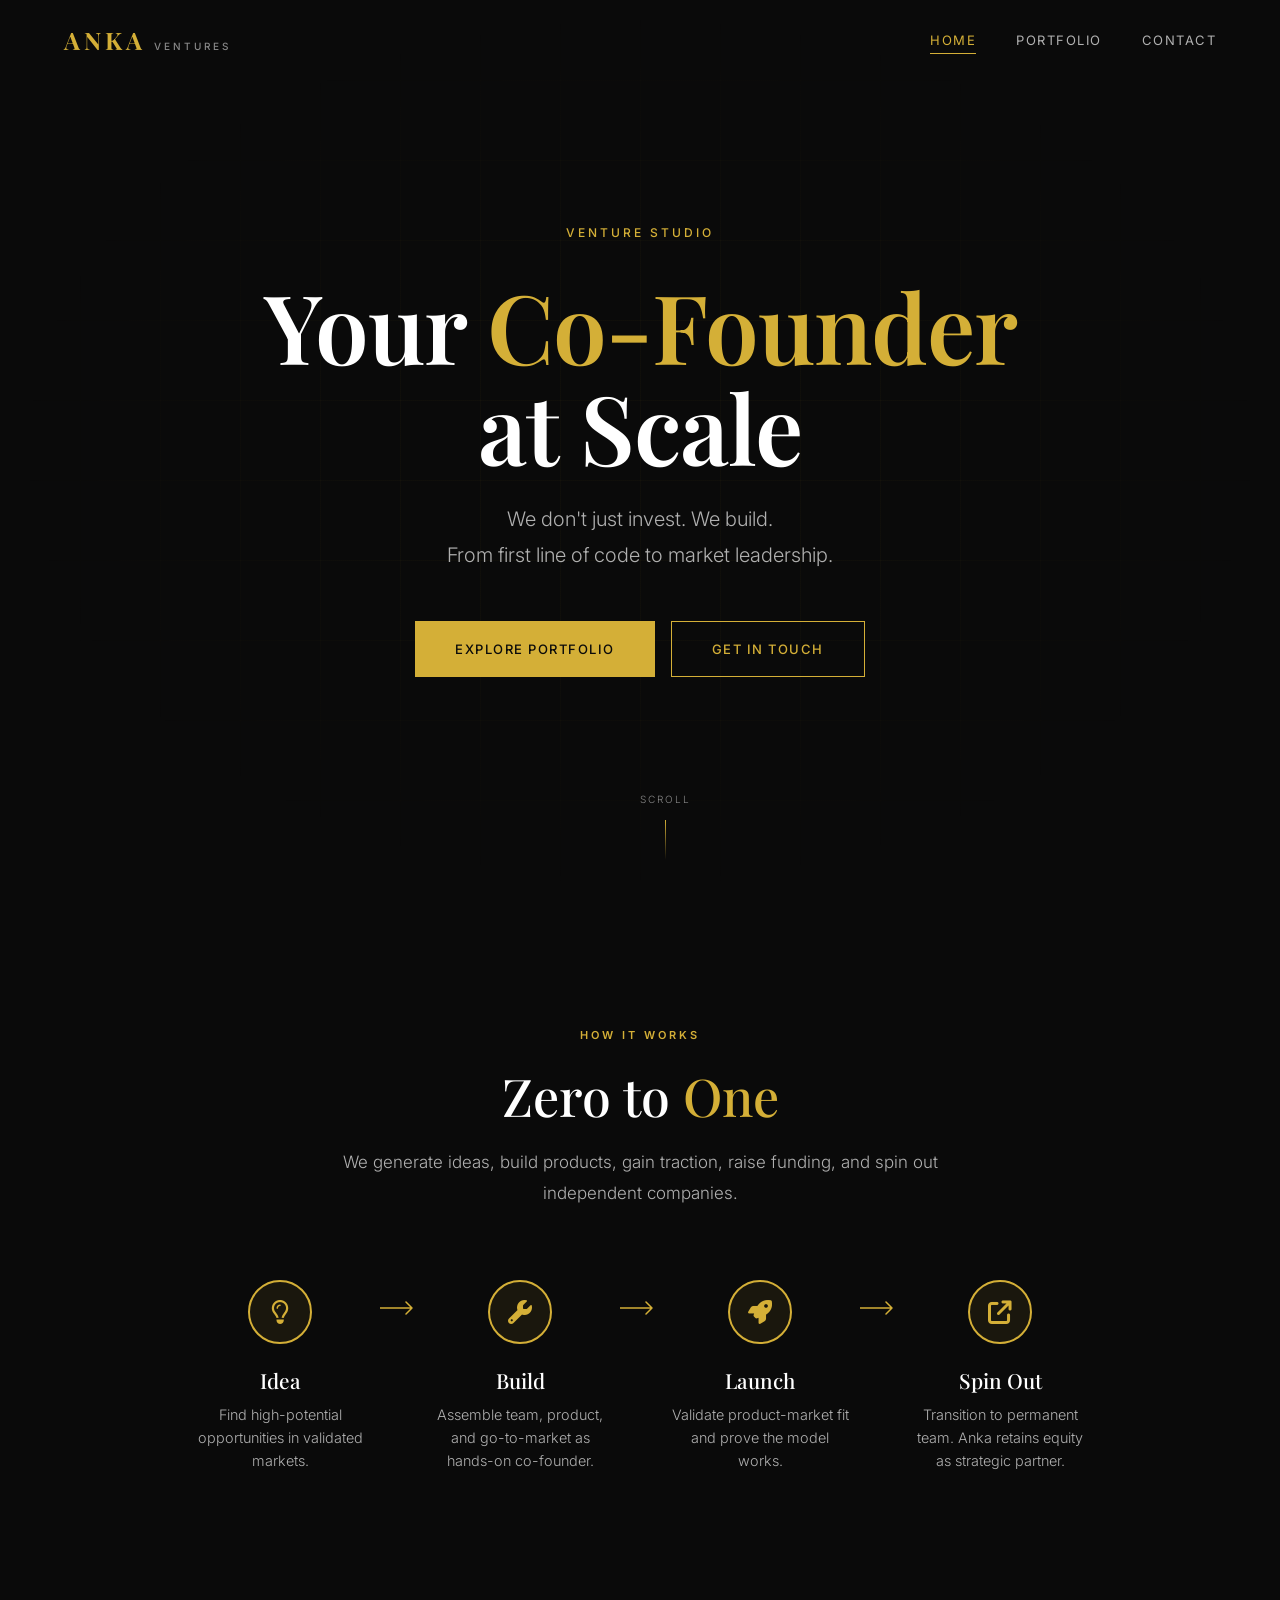
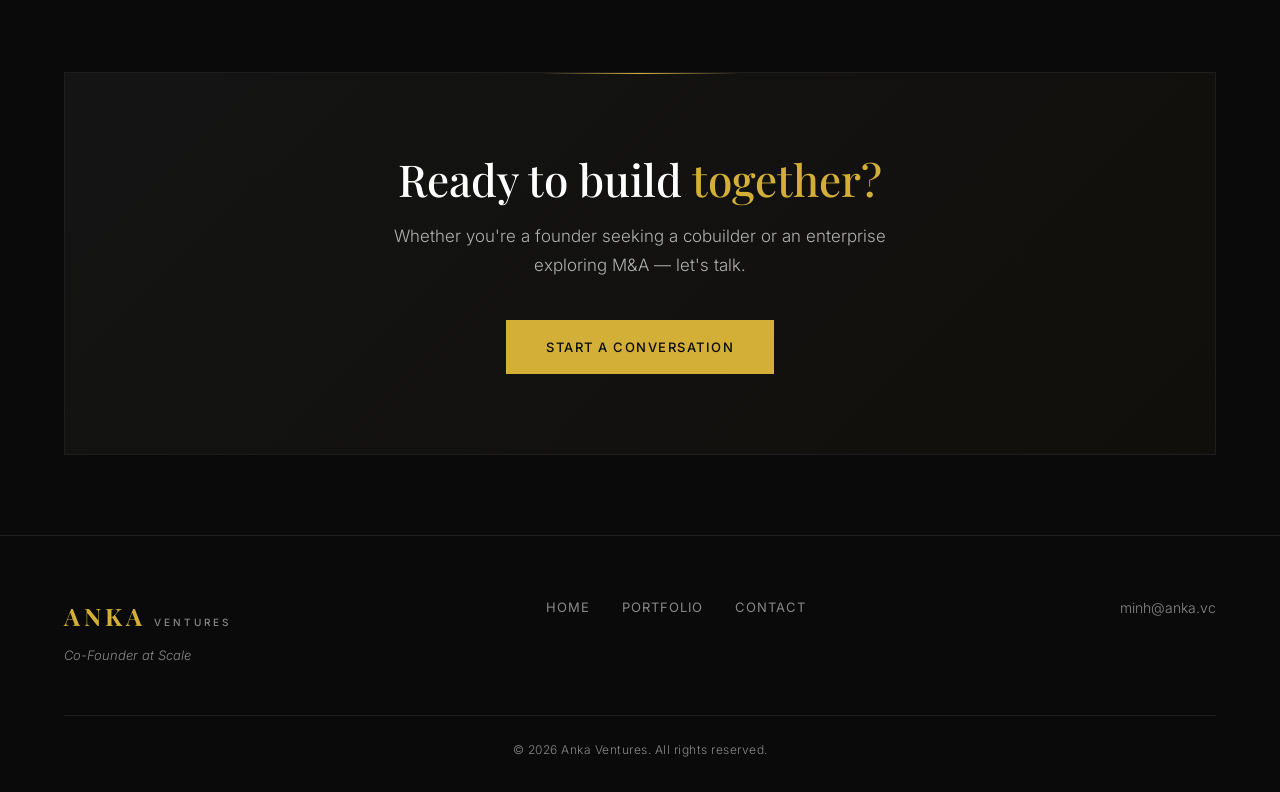
==== index.html @ 1498b910 "Initial site: landing, portfolio, contact pages" ====
<!DOCTYPE html>
<html lang="en">
<head>
    <meta charset="UTF-8">
    <meta name="viewport" content="width=device-width, initial-scale=1.0">
    <title>Anka Ventures — Co-Founder at Scale</title>
    <meta name="description" content="Anka Ventures is a venture studio that functions as co-founder-at-scale for startups. A venture studio and co-founder-at-scale for startups.">
    <link rel="preconnect" href="https://fonts.googleapis.com">
    <link rel="preconnect" href="https://fonts.gstatic.com" crossorigin>
    <link href="https://fonts.googleapis.com/css2?family=Playfair+Display:ital,wght@0,400;0,500;0,600;0,700;1,400;1,500&family=Inter:wght@300;400;500;600&display=swap" rel="stylesheet">
    <link rel="stylesheet" href="https://cdnjs.cloudflare.com/ajax/libs/font-awesome/6.5.1/css/all.min.css">
    <link rel="stylesheet" href="styles.css">
</head>
<body>

    <!-- Navigation -->
    <nav class="nav" id="nav">
        <div class="nav-inner">
            <a href="index.html" class="nav-logo">
                <span class="logo-text">ANKA</span>
                <span class="logo-sub">VENTURES</span>
            </a>
            <button class="nav-toggle" id="navToggle" aria-label="Toggle menu">
                <span></span>
                <span></span>
                <span></span>
            </button>
            <ul class="nav-links" id="navLinks">
                <li><a href="index.html" class="active">Home</a></li>
                <li><a href="portfolio.html">Portfolio</a></li>
                <li><a href="contact.html">Contact</a></li>
            </ul>
        </div>
    </nav>

    <!-- Hero Section -->
    <section class="hero">
        <div class="hero-bg-lines"></div>
        <div class="hero-content">
            <div class="hero-badge fade-up">Venture Studio</div>
            <h1 class="hero-title fade-up delay-1">
                Your <span class="gold-text">Co-Founder</span><br>at Scale
            </h1>
            <p class="hero-subtitle fade-up delay-2">
                We don't just invest. We build.<br>From first line of code to market leadership.
            </p>
            <div class="hero-cta fade-up delay-3">
                <a href="portfolio.html" class="btn btn-primary">Explore Portfolio</a>
                <a href="contact.html" class="btn btn-outline">Get in Touch</a>
            </div>
        </div>
        <div class="hero-scroll-indicator fade-up delay-4">
            <span>Scroll</span>
            <div class="scroll-line"></div>
        </div>
    </section>

    <!-- How It Works -->
    <section class="section how-it-works">
        <div class="container">
            <div class="section-header reveal">
                <span class="section-label">How It Works</span>
                <h2 class="section-title">Zero to <span class="gold-text">One</span></h2>
                <p class="section-desc">We generate ideas, build products, gain traction, raise funding, and spin out independent companies.</p>
            </div>
            <div class="hiw-timeline">
                <div class="hiw-track">
                    <div class="hiw-track-line"></div>
                    <div class="hiw-step reveal">
                        <div class="hiw-node"><i class="fa-regular fa-lightbulb"></i></div>
                        <h3>Idea</h3>
                        <p>Find high-potential opportunities in validated markets.</p>
                    </div>
                    <div class="hiw-connector reveal delay-1">
                        <svg width="40" height="16" viewBox="0 0 40 16"><path d="M0 8h32l-6-6M32 8l-6 6" stroke="#D4AF37" stroke-width="1.5" fill="none" stroke-linecap="round" stroke-linejoin="round"/></svg>
                    </div>
                    <div class="hiw-step reveal delay-1">
                        <div class="hiw-node"><i class="fa-solid fa-wrench"></i></div>
                        <h3>Build</h3>
                        <p>Assemble team, product, and go-to-market as hands-on co-founder.</p>
                    </div>
                    <div class="hiw-connector reveal delay-2">
                        <svg width="40" height="16" viewBox="0 0 40 16"><path d="M0 8h32l-6-6M32 8l-6 6" stroke="#D4AF37" stroke-width="1.5" fill="none" stroke-linecap="round" stroke-linejoin="round"/></svg>
                    </div>
                    <div class="hiw-step reveal delay-2">
                        <div class="hiw-node"><i class="fa-solid fa-rocket"></i></div>
                        <h3>Launch</h3>
                        <p>Validate product-market fit and prove the model works.</p>
                    </div>
                    <div class="hiw-connector reveal delay-3">
                        <svg width="40" height="16" viewBox="0 0 40 16"><path d="M0 8h32l-6-6M32 8l-6 6" stroke="#D4AF37" stroke-width="1.5" fill="none" stroke-linecap="round" stroke-linejoin="round"/></svg>
                    </div>
                    <div class="hiw-step reveal delay-3">
                        <div class="hiw-node"><i class="fa-solid fa-arrow-up-right-from-square"></i></div>
                        <h3>Spin Out</h3>
                        <p>Transition to permanent team. Anka retains equity as strategic partner.</p>
                    </div>
                </div>
            </div>
        </div>
    </section>

    <!-- CTA Section -->
    <section class="section cta-section">
        <div class="container">
            <div class="cta-block reveal">
                <h2>Ready to build <span class="gold-text">together?</span></h2>
                <p>Whether you're a founder seeking a cobuilder or an enterprise exploring M&A — let's talk.</p>
                <a href="contact.html" class="btn btn-primary">Start a Conversation</a>
            </div>
        </div>
    </section>

    <!-- Footer -->
    <footer class="footer">
        <div class="container">
            <div class="footer-inner">
                <div class="footer-brand">
                    <div class="nav-logo">
                        <span class="logo-text">ANKA</span>
                        <span class="logo-sub">VENTURES</span>
                    </div>
                    <p class="footer-tagline">Co-Founder at Scale</p>
                </div>
                <div class="footer-links">
                    <a href="index.html">Home</a>
                    <a href="portfolio.html">Portfolio</a>
                    <a href="contact.html">Contact</a>
                </div>
                <div class="footer-info">
                    
                    <p><a href="mailto:minh@anka.vc">minh@anka.vc</a></p>
                </div>
            </div>
            <div class="footer-bottom">
                <p>&copy; 2026 Anka Ventures. All rights reserved.</p>
            </div>
        </div>
    </footer>

    <script src="main.js"></script>
</body>
</html>
---- styles.css ----
/* ========================================
   Anka Ventures — Premium Stylesheet
   Black & Gold Luxury Aesthetic
   ======================================== */

/* --- CSS Custom Properties --- */
:root {
    --gold: #D4AF37;
    --gold-light: #E8CC6E;
    --gold-dark: #B8962E;
    --black: #0A0A0A;
    --black-light: #111111;
    --black-card: #141414;
    --black-border: #1E1E1E;
    --white: #FFFFFF;
    --white-muted: #B0B0B0;
    --white-dim: #888888;

    --font-heading: 'Playfair Display', Georgia, serif;
    --font-body: 'Inter', -apple-system, BlinkMacSystemFont, sans-serif;

    --nav-height: 80px;
    --container-max: 1200px;
    --section-padding: 120px;

    --ease-out: cubic-bezier(0.16, 1, 0.3, 1);
    --ease-in-out: cubic-bezier(0.65, 0, 0.35, 1);
}

/* --- Reset & Base --- */
*, *::before, *::after {
    margin: 0;
    padding: 0;
    box-sizing: border-box;
}

html {
    scroll-behavior: smooth;
    -webkit-font-smoothing: antialiased;
    -moz-osx-font-smoothing: grayscale;
}

body {
    font-family: var(--font-body);
    font-weight: 300;
    font-size: 16px;
    line-height: 1.7;
    color: var(--white-muted);
    background-color: var(--black);
    overflow-x: hidden;
}

a {
    color: inherit;
    text-decoration: none;
}

img {
    max-width: 100%;
    display: block;
}

h1, h2, h3, h4, h5, h6 {
    font-family: var(--font-heading);
    font-weight: 500;
    color: var(--white);
    line-height: 1.2;
}

::selection {
    background-color: var(--gold);
    color: var(--black);
}

.container {
    max-width: var(--container-max);
    margin: 0 auto;
    padding: 0 24px;
}

.gold-text {
    color: var(--gold);
}

/* --- Navigation --- */
.nav {
    position: fixed;
    top: 0;
    left: 0;
    right: 0;
    z-index: 1000;
    height: var(--nav-height);
    transition: background-color 0.4s ease, backdrop-filter 0.4s ease, box-shadow 0.4s ease;
}

.nav.scrolled {
    background-color: rgba(10, 10, 10, 0.92);
    backdrop-filter: blur(20px);
    -webkit-backdrop-filter: blur(20px);
    box-shadow: 0 1px 0 rgba(212, 175, 55, 0.1);
}

.nav-inner {
    max-width: var(--container-max);
    margin: 0 auto;
    padding: 0 24px;
    height: 100%;
    display: flex;
    align-items: center;
    justify-content: space-between;
}

.nav-logo {
    display: flex;
    align-items: baseline;
    gap: 8px;
    text-decoration: none;
}

.logo-text {
    font-family: var(--font-heading);
    font-size: 24px;
    font-weight: 700;
    letter-spacing: 4px;
    color: var(--gold);
}

.logo-sub {
    font-family: var(--font-body);
    font-size: 10px;
    font-weight: 500;
    letter-spacing: 3px;
    color: var(--white-dim);
    text-transform: uppercase;
}

.nav-links {
    display: flex;
    list-style: none;
    gap: 40px;
}

.nav-links a {
    font-size: 13px;
    font-weight: 400;
    letter-spacing: 1.5px;
    text-transform: uppercase;
    color: var(--white-muted);
    position: relative;
    padding: 4px 0;
    transition: color 0.3s ease;
}

.nav-links a::after {
    content: '';
    position: absolute;
    bottom: -2px;
    left: 0;
    width: 0;
    height: 1px;
    background-color: var(--gold);
    transition: width 0.3s var(--ease-out);
}

.nav-links a:hover,
.nav-links a.active {
    color: var(--gold);
}

.nav-links a:hover::after,
.nav-links a.active::after {
    width: 100%;
}

/* Mobile Toggle */
.nav-toggle {
    display: none;
    flex-direction: column;
    gap: 5px;
    background: none;
    border: none;
    cursor: pointer;
    padding: 8px;
    z-index: 1001;
}

.nav-toggle span {
    width: 24px;
    height: 1.5px;
    background-color: var(--white);
    transition: all 0.3s ease;
    transform-origin: center;
}

.nav-toggle.active span:nth-child(1) {
    transform: rotate(45deg) translate(4px, 5px);
}

.nav-toggle.active span:nth-child(2) {
    opacity: 0;
}

.nav-toggle.active span:nth-child(3) {
    transform: rotate(-45deg) translate(4px, -5px);
}

/* --- Buttons --- */
.btn {
    display: inline-flex;
    align-items: center;
    justify-content: center;
    font-family: var(--font-body);
    font-size: 13px;
    font-weight: 500;
    letter-spacing: 1.5px;
    text-transform: uppercase;
    padding: 16px 40px;
    border: none;
    cursor: pointer;
    transition: all 0.4s var(--ease-out);
    position: relative;
    overflow: hidden;
}

.btn-primary {
    background-color: var(--gold);
    color: var(--black);
}

.btn-primary:hover {
    background-color: var(--gold-light);
    transform: translateY(-2px);
    box-shadow: 0 8px 30px rgba(212, 175, 55, 0.3);
}

.btn-outline {
    background-color: transparent;
    color: var(--gold);
    border: 1px solid var(--gold);
}

.btn-outline:hover {
    background-color: var(--gold);
    color: var(--black);
    transform: translateY(-2px);
}

.btn-full {
    width: 100%;
}

/* --- Hero Section --- */
.hero {
    min-height: 100vh;
    display: flex;
    align-items: center;
    justify-content: center;
    text-align: center;
    position: relative;
    padding: 0 24px;
    overflow: hidden;
}

.hero-bg-lines {
    position: absolute;
    inset: 0;
    background-image:
        linear-gradient(rgba(212, 175, 55, 0.03) 1px, transparent 1px),
        linear-gradient(90deg, rgba(212, 175, 55, 0.03) 1px, transparent 1px);
    background-size: 80px 80px;
    mask-image: radial-gradient(ellipse at center, black 30%, transparent 70%);
    -webkit-mask-image: radial-gradient(ellipse at center, black 30%, transparent 70%);
}

.hero-content {
    position: relative;
    z-index: 1;
    max-width: 800px;
}

.hero-badge {
    font-size: 12px;
    font-weight: 500;
    letter-spacing: 3px;
    text-transform: uppercase;
    color: var(--gold);
    margin-bottom: 32px;
}

.hero-title {
    font-size: clamp(48px, 8vw, 96px);
    font-weight: 600;
    letter-spacing: -1px;
    margin-bottom: 24px;
    line-height: 1.05;
}

.hero-subtitle {
    font-size: clamp(16px, 2vw, 20px);
    font-weight: 300;
    color: var(--white-muted);
    max-width: 560px;
    margin: 0 auto 48px;
    line-height: 1.8;
}

.hero-cta {
    display: flex;
    gap: 16px;
    justify-content: center;
    flex-wrap: wrap;
}

.hero-scroll-indicator {
    position: absolute;
    bottom: 40px;
    left: 50%;
    transform: translateX(-50%);
    display: flex;
    flex-direction: column;
    align-items: center;
    gap: 12px;
}

.hero-scroll-indicator span {
    font-size: 10px;
    letter-spacing: 2px;
    text-transform: uppercase;
    color: var(--white-dim);
}

.scroll-line {
    width: 1px;
    height: 40px;
    background: linear-gradient(to bottom, var(--gold), transparent);
    animation: scrollPulse 2s ease-in-out infinite;
}

@keyframes scrollPulse {
    0%, 100% { opacity: 1; transform: scaleY(1); }
    50% { opacity: 0.5; transform: scaleY(0.6); }
}

/* --- Page Hero (for inner pages) --- */
.page-hero {
    padding: calc(var(--nav-height) + 80px) 0 60px;
    text-align: center;
}

.page-hero-content {
    max-width: 700px;
    margin: 0 auto;
}

.page-hero-title {
    font-size: clamp(40px, 6vw, 72px);
    margin-bottom: 20px;
}

.page-hero-desc {
    font-size: 18px;
    color: var(--white-muted);
    line-height: 1.8;
}

/* --- Sections --- */
.section {
    padding: var(--section-padding) 0;
}

.section-header {
    text-align: center;
    margin-bottom: 72px;
    max-width: 640px;
    margin-left: auto;
    margin-right: auto;
}

.section-label {
    display: inline-block;
    font-size: 11px;
    font-weight: 600;
    letter-spacing: 3px;
    text-transform: uppercase;
    color: var(--gold);
    margin-bottom: 20px;
}

.section-title {
    font-size: clamp(32px, 5vw, 52px);
    margin-bottom: 20px;
}

.section-desc {
    font-size: 17px;
    color: var(--white-muted);
    line-height: 1.8;
}

/* --- Arms Grid (About section) --- */
.arms-grid {
    display: grid;
    grid-template-columns: repeat(4, 1fr);
    gap: 24px;
}

.arm-card {
    background: var(--black-card);
    border: 1px solid var(--black-border);
    padding: 40px 32px;
    transition: all 0.5s var(--ease-out);
    position: relative;
    overflow: hidden;
}

.arm-card::before {
    content: '';
    position: absolute;
    top: 0;
    left: 0;
    right: 0;
    height: 2px;
    background: linear-gradient(90deg, transparent, var(--gold), transparent);
    opacity: 0;
    transition: opacity 0.5s ease;
}

.arm-card:hover {
    border-color: rgba(212, 175, 55, 0.2);
    transform: translateY(-4px);
}

.arm-card:hover::before {
    opacity: 1;
}

.arm-icon {
    width: 48px;
    height: 48px;
    color: var(--gold);
    margin-bottom: 24px;
}

.arm-card h3 {
    font-size: 22px;
    margin-bottom: 12px;
}

.arm-card p {
    font-size: 14px;
    line-height: 1.7;
    color: var(--white-dim);
}

/* --- Portfolio Featured Cards --- */
.portfolio-featured {
    display: flex;
    flex-direction: column;
    gap: 2px;
}

.featured-card {
    display: flex;
    align-items: center;
    gap: 40px;
    padding: 40px;
    background: var(--black-card);
    border: 1px solid var(--black-border);
    transition: all 0.5s var(--ease-out);
    text-decoration: none;
    cursor: pointer;
}

.featured-card:hover {
    background: var(--black-light);
    border-color: rgba(212, 175, 55, 0.2);
    padding-left: 56px;
}

.featured-number {
    font-family: var(--font-heading);
    font-size: 48px;
    font-weight: 400;
    color: rgba(212, 175, 55, 0.2);
    min-width: 80px;
    transition: color 0.5s ease;
}

.featured-card:hover .featured-number {
    color: rgba(212, 175, 55, 0.5);
}

.featured-content {
    flex: 1;
}

.featured-content h3 {
    font-size: 28px;
    margin-bottom: 8px;
    transition: color 0.3s ease;
}

.featured-card:hover .featured-content h3 {
    color: var(--gold);
}

.featured-content p {
    font-size: 15px;
    color: var(--white-dim);
    margin-bottom: 12px;
}

.featured-tag {
    font-size: 11px;
    font-weight: 500;
    letter-spacing: 1.5px;
    text-transform: uppercase;
    color: var(--gold);
    opacity: 0.7;
}

.featured-arrow {
    font-size: 24px;
    color: var(--white-dim);
    transition: all 0.3s ease;
}

.featured-card:hover .featured-arrow {
    color: var(--gold);
    transform: translateX(8px);
}

.portfolio-cta {
    text-align: center;
    margin-top: 56px;
}

/* --- Stats --- */
.stats-section {
    border-top: 1px solid var(--black-border);
    border-bottom: 1px solid var(--black-border);
}

.stats-grid {
    display: grid;
    grid-template-columns: repeat(3, 1fr);
    gap: 24px;
    text-align: center;
}

.stat {
    padding: 20px;
}

.stat-number {
    font-family: var(--font-heading);
    font-size: 56px;
    font-weight: 600;
    color: var(--gold);
    display: inline;
}

.stat-plus {
    font-family: var(--font-heading);
    font-size: 36px;
    color: var(--gold);
}

.stat-label {
    display: block;
    font-size: 13px;
    font-weight: 400;
    letter-spacing: 1px;
    text-transform: uppercase;
    color: var(--white-dim);
    margin-top: 8px;
}

/* --- CTA Section --- */
.cta-section {
    padding: 80px 0;
}

.cta-block {
    text-align: center;
    padding: 80px 40px;
    border: 1px solid var(--black-border);
    background: linear-gradient(135deg, var(--black-card) 0%, rgba(212, 175, 55, 0.03) 100%);
    position: relative;
    overflow: hidden;
}

.cta-block::before {
    content: '';
    position: absolute;
    top: 0;
    left: 50%;
    transform: translateX(-50%);
    width: 200px;
    height: 1px;
    background: linear-gradient(90deg, transparent, var(--gold), transparent);
}

.cta-block h2 {
    font-size: clamp(28px, 4vw, 44px);
    margin-bottom: 16px;
}

.cta-block p {
    font-size: 17px;
    color: var(--white-muted);
    margin-bottom: 40px;
    max-width: 500px;
    margin-left: auto;
    margin-right: auto;
}

/* --- Portfolio Page --- */
.portfolio-section {
    padding: 80px 0;
}

.portfolio-section--archived {
    background: linear-gradient(180deg, rgba(20, 20, 20, 0.5), transparent);
}

.portfolio-grid {
    display: grid;
    grid-template-columns: repeat(3, 1fr);
    gap: 24px;
}

.portfolio-grid--compact .portfolio-card {
    padding: 32px 28px;
}

.portfolio-card {
    background: var(--black-card);
    border: 1px solid var(--black-border);
    padding: 40px 32px;
    transition: all 0.5s var(--ease-out);
    position: relative;
}

.portfolio-card:hover {
    border-color: rgba(212, 175, 55, 0.2);
    transform: translateY(-4px);
}

.portfolio-card-status {
    display: inline-block;
    font-size: 10px;
    font-weight: 600;
    letter-spacing: 2px;
    text-transform: uppercase;
    padding: 4px 12px;
    margin-bottom: 20px;
    background: rgba(212, 175, 55, 0.1);
    color: var(--gold);
    border: 1px solid rgba(212, 175, 55, 0.2);
}

.portfolio-card-status--archived {
    background: rgba(255, 255, 255, 0.03);
    color: var(--white-dim);
    border-color: var(--black-border);
}

.portfolio-card-status--consulting {
    background: rgba(100, 180, 255, 0.08);
    color: #7AB8F5;
    border-color: rgba(100, 180, 255, 0.15);
}

.portfolio-card h3 {
    font-size: 24px;
    margin-bottom: 12px;
    transition: color 0.3s ease;
}

.portfolio-card:hover h3 {
    color: var(--gold);
}

.portfolio-card-desc {
    font-size: 14px;
    line-height: 1.7;
    color: var(--white-dim);
    margin-bottom: 20px;
}

.portfolio-card-tags {
    display: flex;
    flex-wrap: wrap;
    gap: 8px;
}

.portfolio-card-tags span {
    font-size: 11px;
    font-weight: 500;
    letter-spacing: 0.5px;
    padding: 4px 10px;
    background: rgba(255, 255, 255, 0.04);
    color: var(--white-dim);
    border: 1px solid rgba(255, 255, 255, 0.06);
}

/* --- Contact Page --- */
.contact-section {
    padding-bottom: var(--section-padding);
}

.contact-grid {
    display: grid;
    grid-template-columns: 1fr 1.2fr;
    gap: 80px;
    align-items: start;
}

.contact-info {
    display: flex;
    flex-direction: column;
    gap: 32px;
}

.contact-info-block h3 {
    font-size: 28px;
    margin-bottom: 12px;
}

.contact-info-block p {
    font-size: 15px;
    color: var(--white-muted);
    line-height: 1.7;
}

.contact-info-label {
    display: block;
    font-size: 11px;
    font-weight: 600;
    letter-spacing: 2px;
    text-transform: uppercase;
    color: var(--white-dim);
    margin-bottom: 6px;
}

.contact-info-value {
    font-family: var(--font-heading);
    font-size: 20px;
    color: var(--white);
    transition: color 0.3s ease;
}

a.contact-info-value:hover {
    color: var(--gold);
}

.contact-decoration {
    display: flex;
    align-items: center;
    gap: 16px;
    margin-top: 16px;
}

.contact-decoration-line {
    flex: 1;
    height: 1px;
    background: var(--black-border);
}

.contact-decoration .gold-text {
    font-family: var(--font-heading);
    font-size: 14px;
    font-style: italic;
    white-space: nowrap;
}

/* Form */
.contact-form {
    display: flex;
    flex-direction: column;
    gap: 24px;
}

.form-group {
    display: flex;
    flex-direction: column;
    gap: 8px;
}

.form-group label {
    font-size: 11px;
    font-weight: 600;
    letter-spacing: 2px;
    text-transform: uppercase;
    color: var(--white-dim);
}

.form-group input,
.form-group textarea {
    font-family: var(--font-body);
    font-size: 15px;
    font-weight: 300;
    color: var(--white);
    background: var(--black-card);
    border: 1px solid var(--black-border);
    padding: 16px 20px;
    outline: none;
    transition: border-color 0.3s ease, box-shadow 0.3s ease;
    width: 100%;
}

.form-group input::placeholder,
.form-group textarea::placeholder {
    color: rgba(255, 255, 255, 0.2);
}

.form-group input:focus,
.form-group textarea:focus {
    border-color: var(--gold);
    box-shadow: 0 0 0 3px rgba(212, 175, 55, 0.1);
}

.form-group textarea {
    resize: vertical;
    min-height: 140px;
}

/* --- Footer --- */
.footer {
    border-top: 1px solid var(--black-border);
    padding: 60px 0 32px;
}

.footer-inner {
    display: flex;
    justify-content: space-between;
    align-items: start;
    gap: 40px;
    margin-bottom: 48px;
}

.footer-tagline {
    font-size: 13px;
    color: var(--white-dim);
    margin-top: 8px;
    font-style: italic;
}

.footer-links {
    display: flex;
    gap: 32px;
}

.footer-links a {
    font-size: 13px;
    font-weight: 400;
    letter-spacing: 1px;
    text-transform: uppercase;
    color: var(--white-dim);
    transition: color 0.3s ease;
}

.footer-links a:hover {
    color: var(--gold);
}

.footer-info p {
    font-size: 14px;
    color: var(--white-dim);
    text-align: right;
}

.footer-info a {
    transition: color 0.3s ease;
}

.footer-info a:hover {
    color: var(--gold);
}

.footer-bottom {
    border-top: 1px solid var(--black-border);
    padding-top: 24px;
    text-align: center;
}

.footer-bottom p {
    font-size: 12px;
    color: var(--white-dim);
    letter-spacing: 0.5px;
}

/* --- Animations --- */
.fade-up {
    opacity: 0;
    transform: translateY(30px);
    animation: fadeUp 0.8s var(--ease-out) forwards;
}

.delay-1 { animation-delay: 0.15s; }
.delay-2 { animation-delay: 0.3s; }
.delay-3 { animation-delay: 0.45s; }
.delay-4 { animation-delay: 0.6s; }

@keyframes fadeUp {
    to {
        opacity: 1;
        transform: translateY(0);
    }
}

/* Scroll reveal */
.reveal {
    opacity: 0;
    transform: translateY(40px);
    transition: opacity 0.8s var(--ease-out), transform 0.8s var(--ease-out);
}

.reveal.visible {
    opacity: 1;
    transform: translateY(0);
}

.reveal.delay-1 { transition-delay: 0.1s; }
.reveal.delay-2 { transition-delay: 0.2s; }
.reveal.delay-3 { transition-delay: 0.3s; }

/* --- Responsive --- */

/* Tablet */
@media (max-width: 1024px) {
    :root {
        --section-padding: 80px;
    }

    .arms-grid {
        grid-template-columns: repeat(2, 1fr);
    }

    .portfolio-grid {
        grid-template-columns: repeat(2, 1fr);
    }

    .stats-grid {
        grid-template-columns: repeat(2, 1fr);
    }

    .contact-grid {
        grid-template-columns: 1fr;
        gap: 60px;
    }
}

/* Mobile */
@media (max-width: 768px) {
    :root {
        --section-padding: 64px;
        --nav-height: 64px;
    }

    .nav-toggle {
        display: flex;
    }

    .nav-links {
        position: fixed;
        top: 0;
        right: 0;
        bottom: 0;
        width: 280px;
        background: rgba(10, 10, 10, 0.98);
        backdrop-filter: blur(20px);
        -webkit-backdrop-filter: blur(20px);
        flex-direction: column;
        justify-content: center;
        align-items: center;
        gap: 32px;
        transform: translateX(100%);
        transition: transform 0.4s var(--ease-out);
    }

    .nav-links.open {
        transform: translateX(0);
    }

    .nav-links a {
        font-size: 16px;
        letter-spacing: 3px;
    }

    .hero-title {
        letter-spacing: 0;
    }

    .hero-cta {
        flex-direction: column;
        align-items: center;
    }

    .hero-cta .btn {
        width: 100%;
        max-width: 280px;
    }

    .arms-grid {
        grid-template-columns: 1fr;
    }

    .featured-card {
        flex-direction: column;
        align-items: flex-start;
        gap: 16px;
        padding: 28px;
    }

    .featured-card:hover {
        padding-left: 28px;
    }

    .featured-number {
        font-size: 36px;
        min-width: auto;
    }

    .featured-arrow {
        display: none;
    }

    .portfolio-grid {
        grid-template-columns: 1fr;
    }

    .stats-grid {
        grid-template-columns: repeat(2, 1fr);
        gap: 16px;
    }

    .stat-number {
        font-size: 40px;
    }

    .cta-block {
        padding: 48px 24px;
    }

    .footer-inner {
        flex-direction: column;
        align-items: center;
        text-align: center;
        gap: 24px;
    }

    .footer-info p {
        text-align: center;
    }

    .footer-links {
        gap: 24px;
    }

    .page-hero {
        padding: calc(var(--nav-height) + 48px) 0 40px;
    }

    .section-header {
        margin-bottom: 48px;
    }
}

/* Small mobile */
@media (max-width: 400px) {
    .logo-text {
        font-size: 20px;
        letter-spacing: 3px;
    }

    .logo-sub {
        font-size: 8px;
    }

    .btn {
        padding: 14px 28px;
        font-size: 12px;
    }
}

/* How It Works — Horizontal Timeline */
.hiw-timeline {
    margin-top: 4rem;
    overflow-x: auto;
}

.hiw-track {
    display: flex;
    align-items: flex-start;
    justify-content: center;
    gap: 0;
    position: relative;
    min-width: fit-content;
    padding: 0 1rem;
}

.hiw-step {
    display: flex;
    flex-direction: column;
    align-items: center;
    text-align: center;
    flex: 0 0 200px;
    transition: transform 0.4s ease;
}

.hiw-step:hover {
    transform: translateY(-6px);
}

.hiw-node {
    width: 64px;
    height: 64px;
    border-radius: 50%;
    border: 2px solid var(--gold);
    background: rgba(212, 175, 55, 0.08);
    display: flex;
    align-items: center;
    justify-content: center;
    margin-bottom: 1.5rem;
    transition: all 0.4s ease;
}

.hiw-node i {
    font-size: 1.5rem;
    color: var(--gold);
}

.hiw-step:hover .hiw-node {
    transform: scale(1.1);
    background: rgba(212, 175, 55, 0.15);
}

.hiw-connector {
    display: flex;
    align-items: center;
    padding-top: 20px;
    flex: 0 0 40px;
    opacity: 0.6;
}

.hiw-step h3 {
    font-family: 'Playfair Display', serif;
    font-size: 1.3rem;
    color: var(--white);
    margin-bottom: 0.6rem;
    transition: color 0.3s ease;
}

.hiw-step:hover h3 {
    color: var(--gold);
}

.hiw-step p {
    font-size: 0.9rem;
    color: var(--text-muted);
    line-height: 1.6;
    max-width: 180px;
}

@media (max-width: 768px) {
    .hiw-track {
        justify-content: flex-start;
        padding: 0 2rem;
    }
    
    .hiw-step {
        flex: 0 0 160px;
    }

    .hiw-node svg {
        width: 44px;
        height: 44px;
    }

    .hiw-step h3 {
        font-size: 1.1rem;
    }
    
    .hiw-step p {
        font-size: 0.85rem;
    }
}
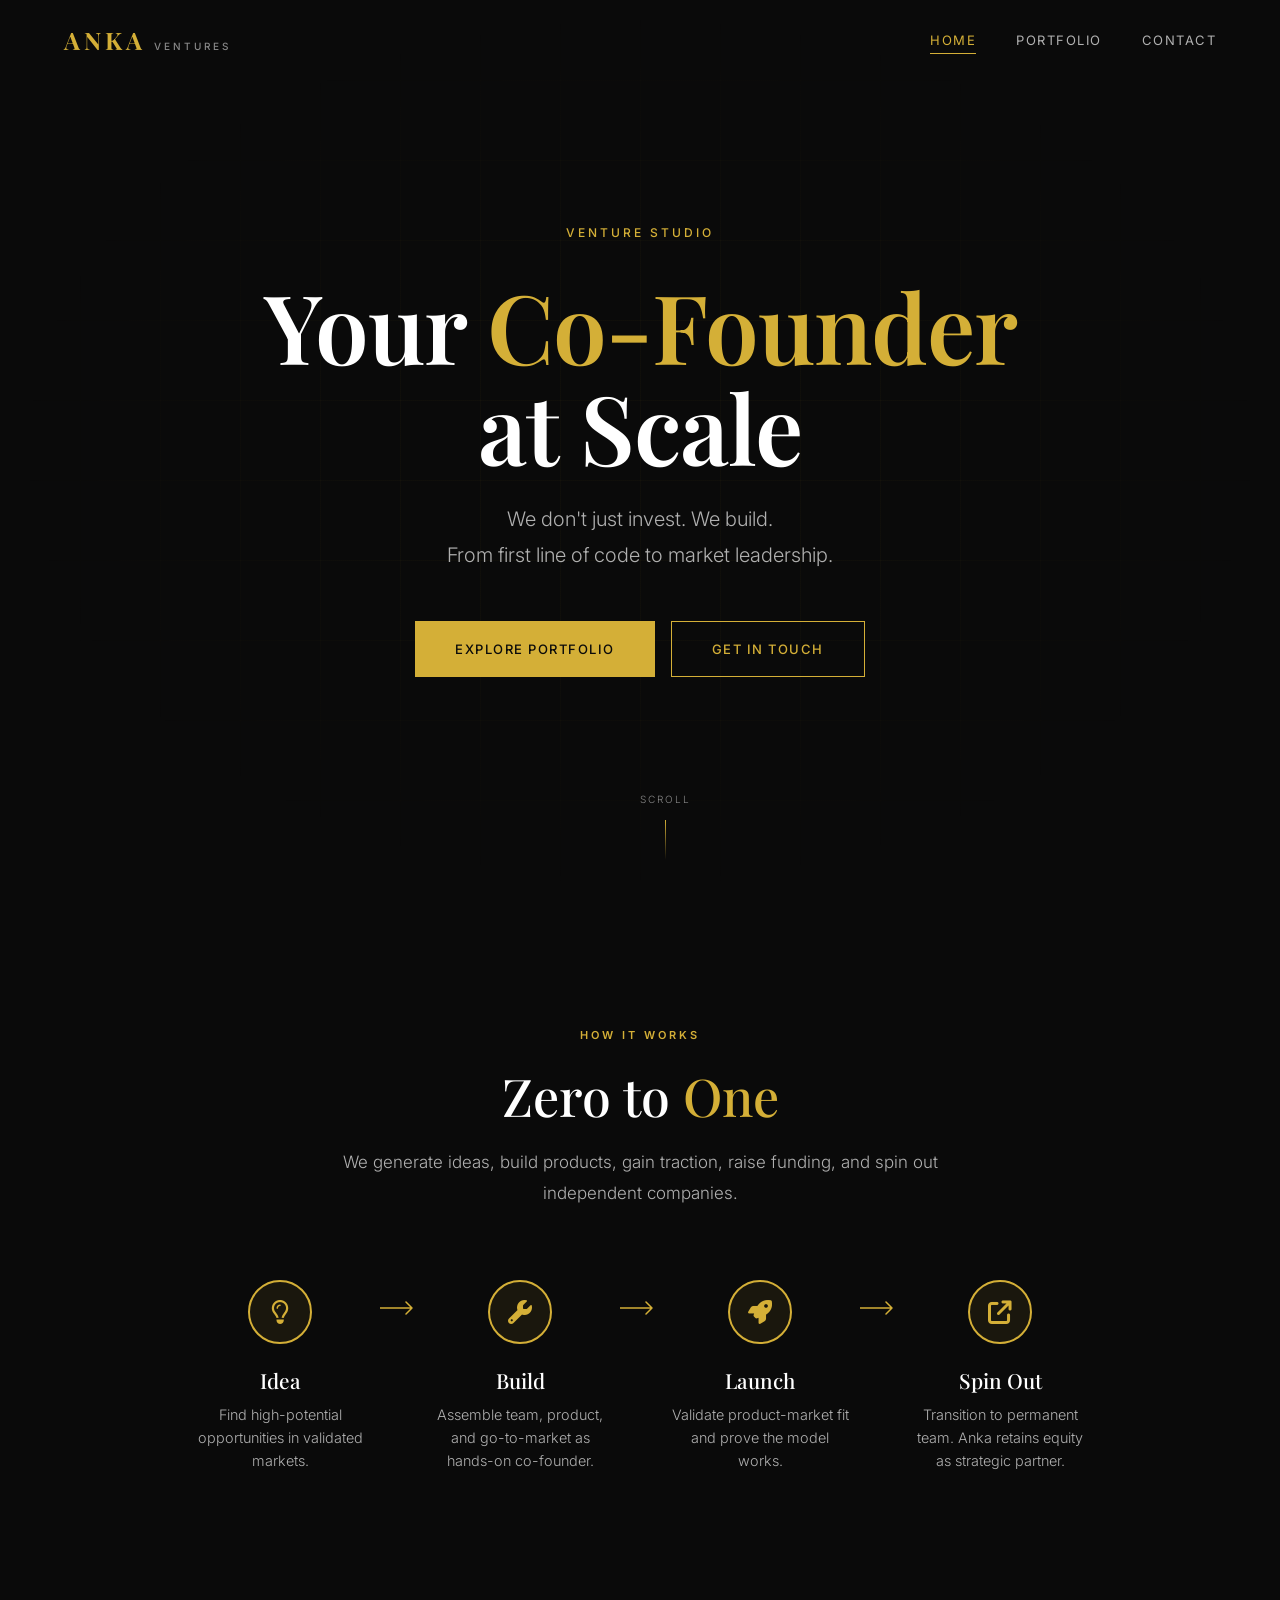
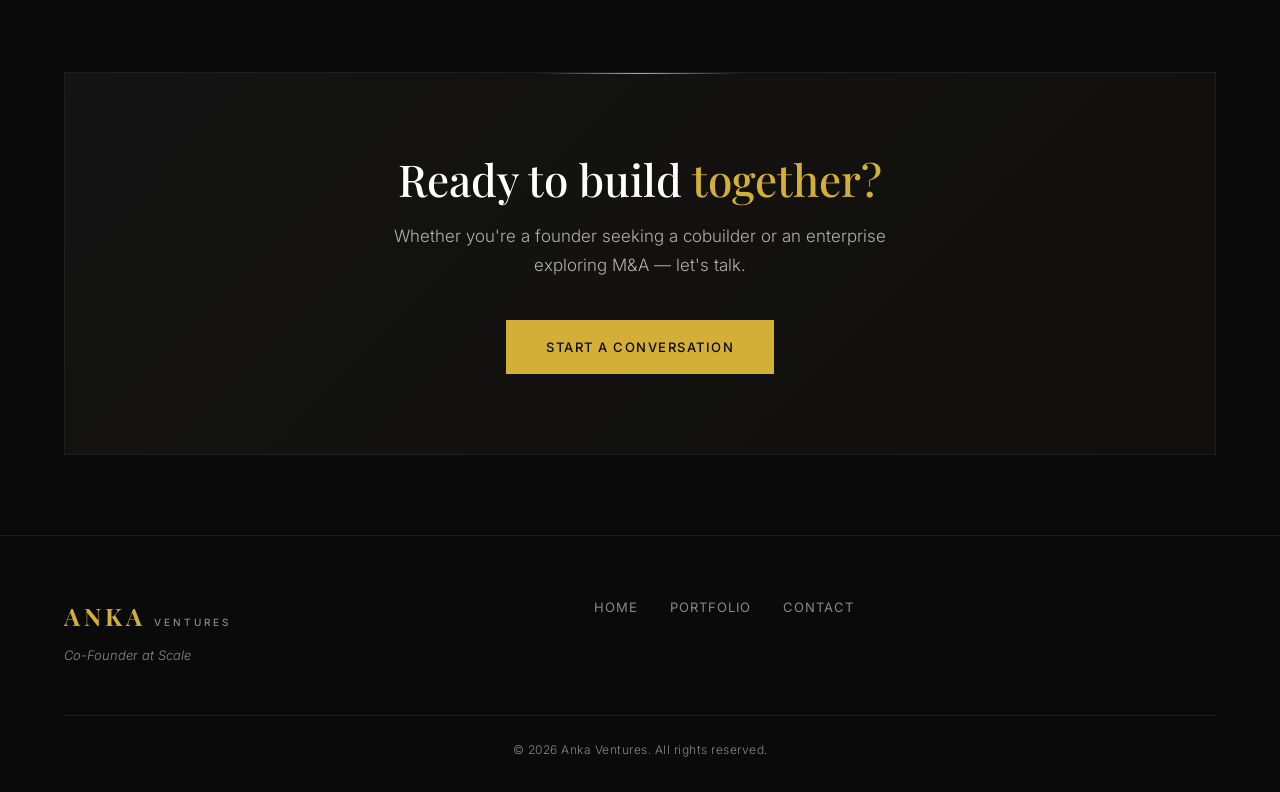
==== commit 74695e91: "Remove email address, use contact form only" ====
--- a/index.html
+++ b/index.html
@@ -129,7 +129,6 @@
                 </div>
                 <div class="footer-info">
                     
-                    <p><a href="mailto:minh@anka.vc">minh@anka.vc</a></p>
                 </div>
             </div>
             <div class="footer-bottom">
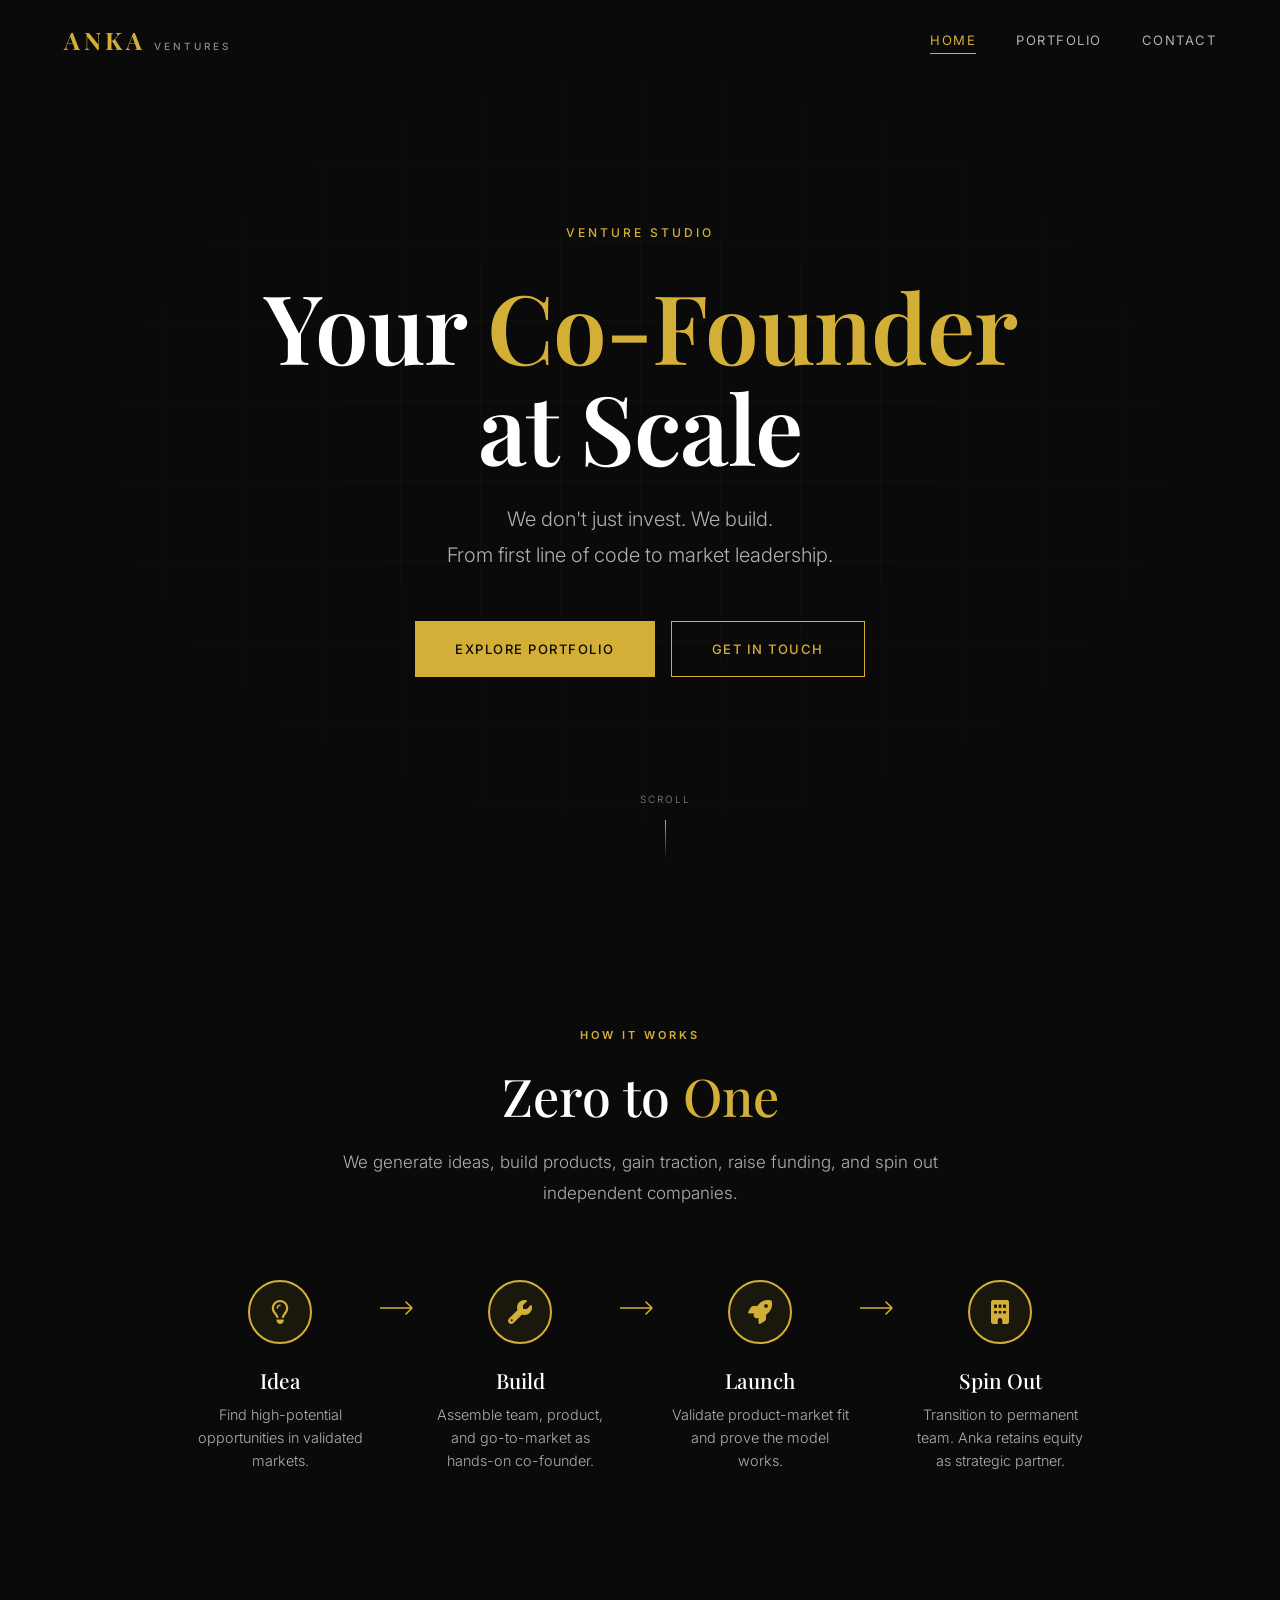
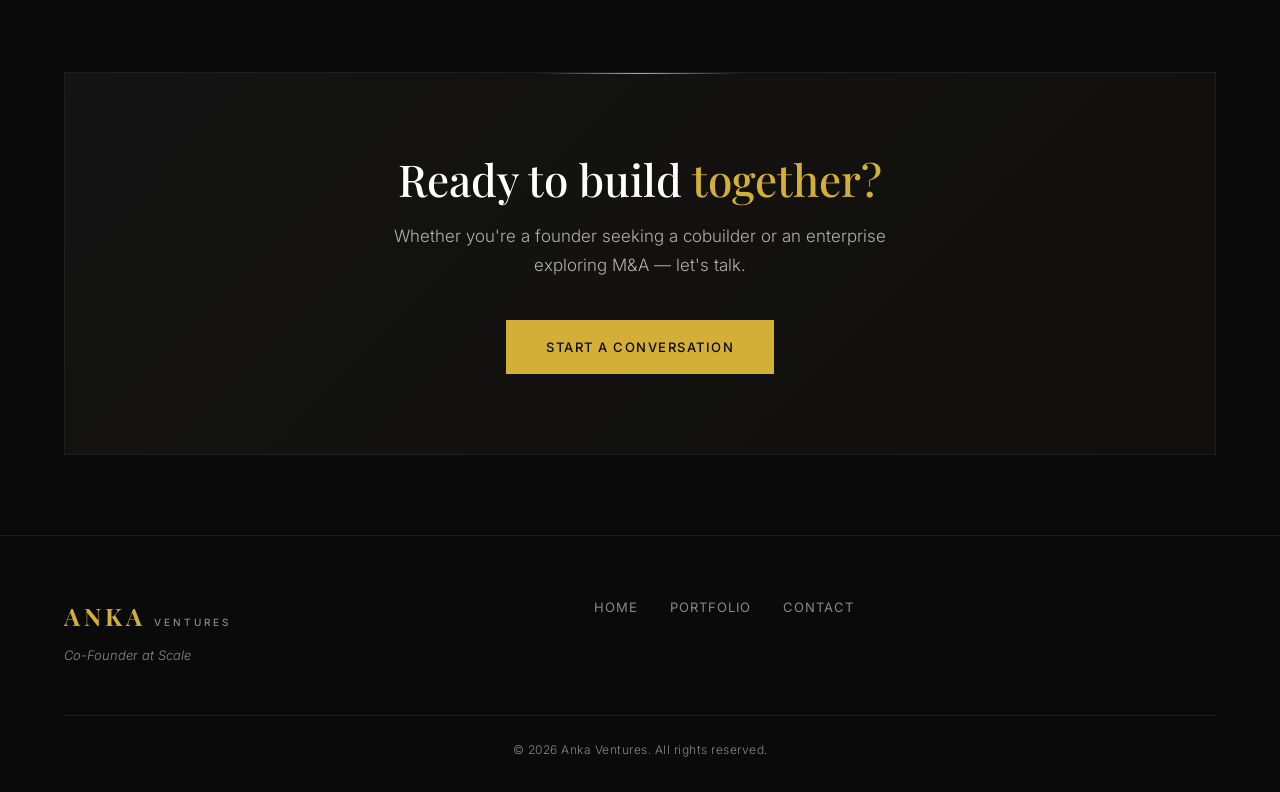
==== commit df0d563b: "Change spinout icon to building" ====
--- a/index.html
+++ b/index.html
@@ -91,7 +91,7 @@
                         <svg width="40" height="16" viewBox="0 0 40 16"><path d="M0 8h32l-6-6M32 8l-6 6" stroke="#D4AF37" stroke-width="1.5" fill="none" stroke-linecap="round" stroke-linejoin="round"/></svg>
                     </div>
                     <div class="hiw-step reveal delay-3">
-                        <div class="hiw-node"><i class="fa-solid fa-arrow-up-right-from-square"></i></div>
+                        <div class="hiw-node"><i class="fa-solid fa-building"></i></div>
                         <h3>Spin Out</h3>
                         <p>Transition to permanent team. Anka retains equity as strategic partner.</p>
                     </div>
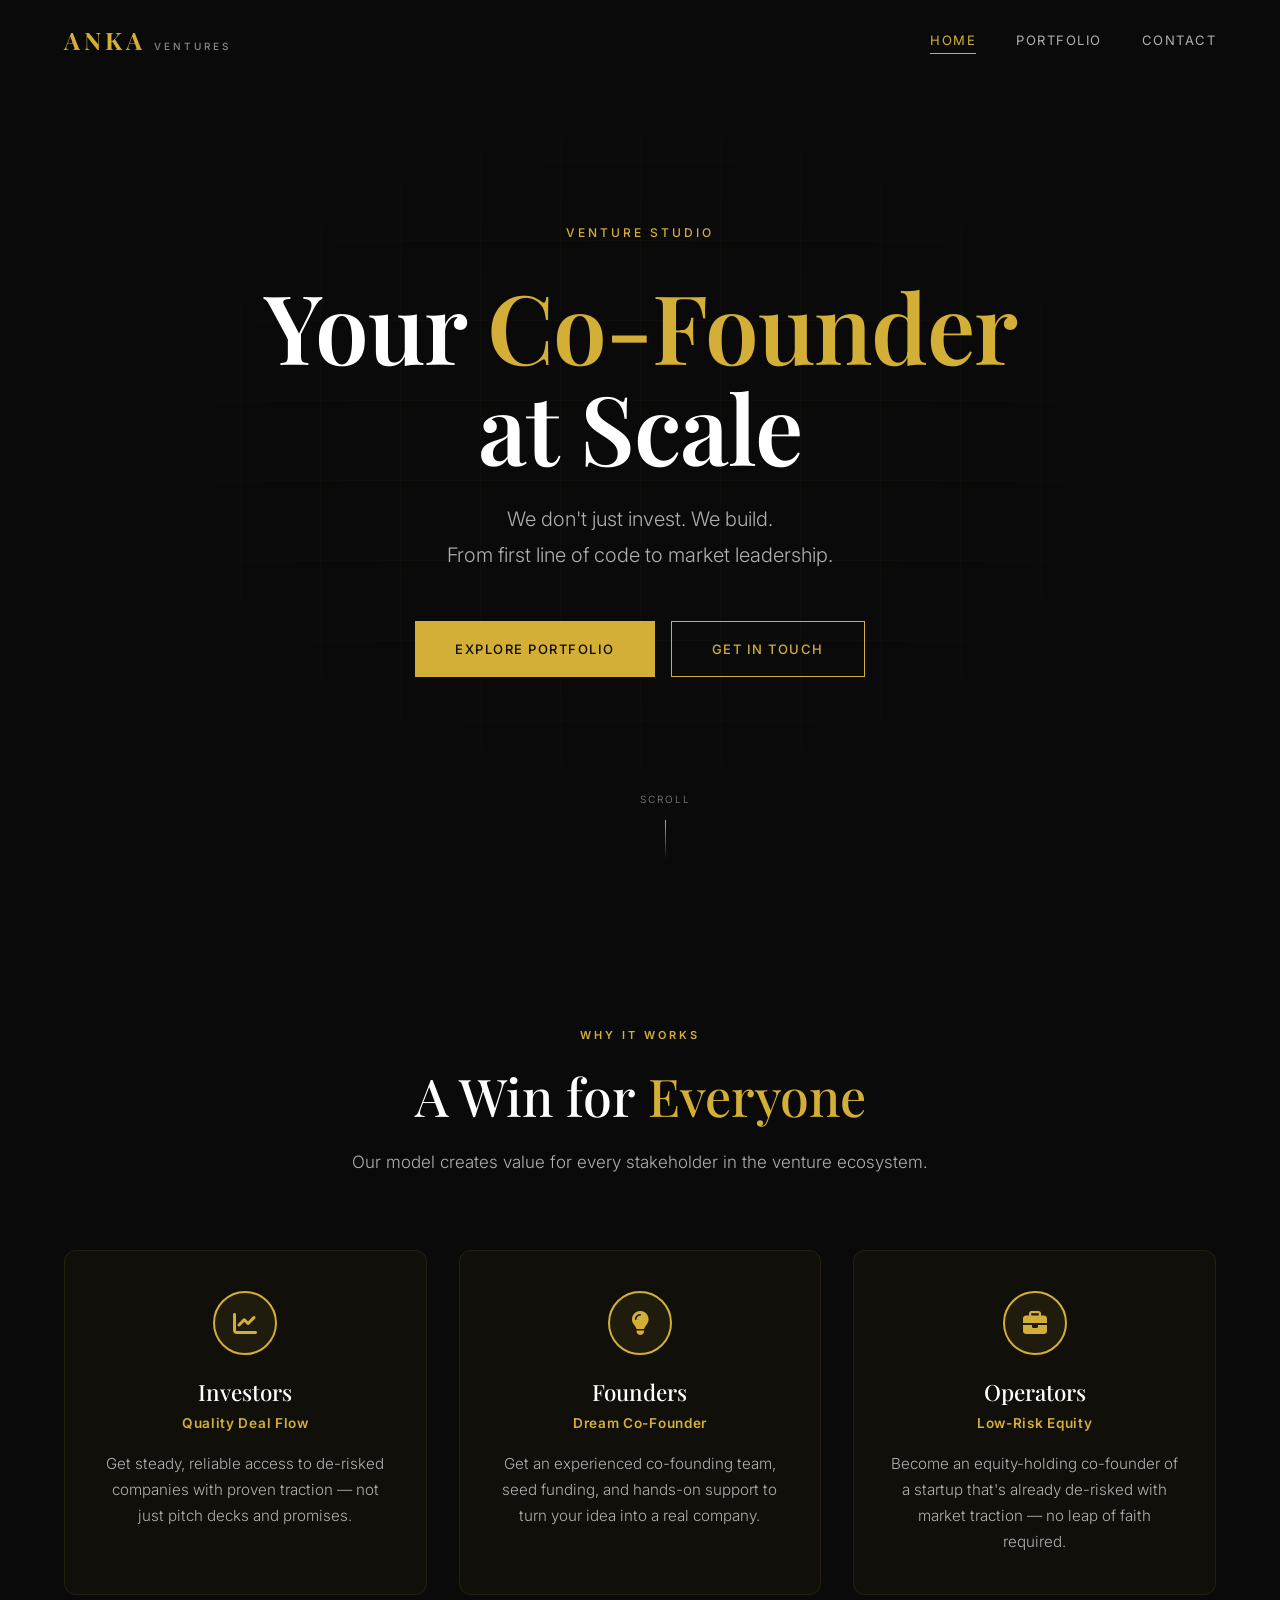
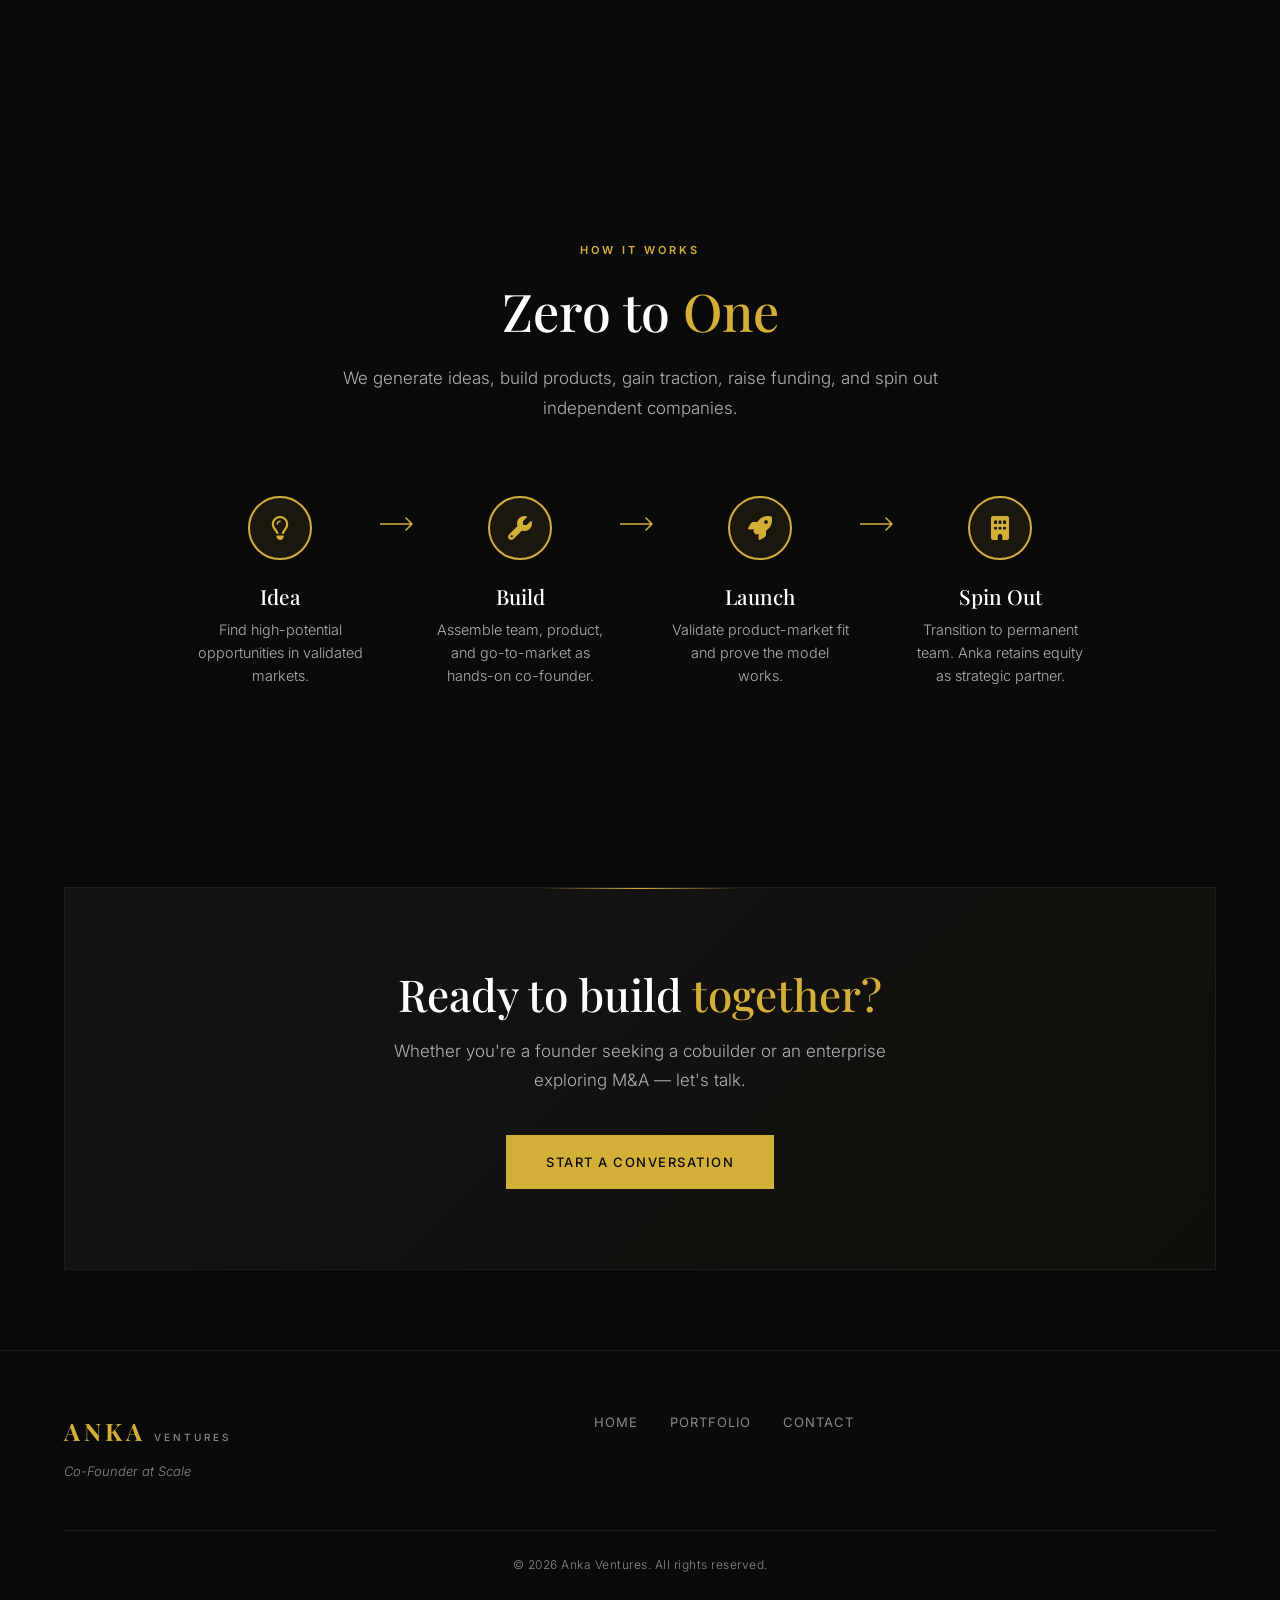
==== commit 0a87e30b: "Add stakeholders section: investors, founders, operators" ====
--- a/index.html
+++ b/index.html
@@ -52,6 +52,37 @@
         <div class="hero-scroll-indicator fade-up delay-4">
             <span>Scroll</span>
             <div class="scroll-line"></div>
+        </div>
+    </section>
+
+    <!-- Stakeholders -->
+    <section class="section stakeholders-section">
+        <div class="container">
+            <div class="section-header reveal">
+                <span class="section-label">Why It Works</span>
+                <h2 class="section-title">A Win for <span class="gold-text">Everyone</span></h2>
+                <p class="section-desc">Our model creates value for every stakeholder in the venture ecosystem.</p>
+            </div>
+            <div class="stakeholders-grid">
+                <div class="stakeholder-card reveal">
+                    <div class="stakeholder-icon"><i class="fa-solid fa-chart-line"></i></div>
+                    <h3>Investors</h3>
+                    <p class="stakeholder-subtitle">Quality Deal Flow</p>
+                    <p>Get steady, reliable access to de-risked companies with proven traction — not just pitch decks and promises.</p>
+                </div>
+                <div class="stakeholder-card reveal delay-1">
+                    <div class="stakeholder-icon"><i class="fa-solid fa-lightbulb"></i></div>
+                    <h3>Founders</h3>
+                    <p class="stakeholder-subtitle">Dream Co-Founder</p>
+                    <p>Get an experienced co-founding team, seed funding, and hands-on support to turn your idea into a real company.</p>
+                </div>
+                <div class="stakeholder-card reveal delay-2">
+                    <div class="stakeholder-icon"><i class="fa-solid fa-briefcase"></i></div>
+                    <h3>Operators</h3>
+                    <p class="stakeholder-subtitle">Low-Risk Equity</p>
+                    <p>Become an equity-holding co-founder of a startup that's already de-risked with market traction — no leap of faith required.</p>
+                </div>
+            </div>
         </div>
     </section>
 
--- a/styles.css
+++ b/styles.css
@@ -1187,3 +1187,77 @@
         font-size: 0.85rem;
     }
 }
+
+/* Stakeholders */
+.stakeholders-grid {
+    display: grid;
+    grid-template-columns: repeat(3, 1fr);
+    gap: 2rem;
+    margin-top: 3rem;
+}
+
+.stakeholder-card {
+    padding: 2.5rem 2rem;
+    background: rgba(212, 175, 55, 0.03);
+    border: 1px solid rgba(212, 175, 55, 0.1);
+    border-radius: 12px;
+    text-align: center;
+    transition: all 0.4s ease;
+}
+
+.stakeholder-card:hover {
+    border-color: rgba(212, 175, 55, 0.3);
+    transform: translateY(-4px);
+    background: rgba(212, 175, 55, 0.06);
+}
+
+.stakeholder-icon {
+    width: 64px;
+    height: 64px;
+    border-radius: 50%;
+    border: 2px solid var(--gold);
+    background: rgba(212, 175, 55, 0.08);
+    display: flex;
+    align-items: center;
+    justify-content: center;
+    margin: 0 auto 1.5rem;
+    transition: all 0.4s ease;
+}
+
+.stakeholder-icon i {
+    font-size: 1.5rem;
+    color: var(--gold);
+}
+
+.stakeholder-card:hover .stakeholder-icon {
+    transform: scale(1.1);
+    background: rgba(212, 175, 55, 0.15);
+}
+
+.stakeholder-card h3 {
+    font-family: 'Playfair Display', serif;
+    font-size: 1.4rem;
+    color: var(--white);
+    margin-bottom: 0.4rem;
+}
+
+.stakeholder-subtitle {
+    font-family: 'Inter', sans-serif;
+    font-size: 0.85rem;
+    font-weight: 600;
+    letter-spacing: 0.05em;
+    color: var(--gold);
+    margin-bottom: 1rem;
+}
+
+.stakeholder-card p:last-child {
+    font-size: 0.95rem;
+    color: var(--text-muted);
+    line-height: 1.7;
+}
+
+@media (max-width: 768px) {
+    .stakeholders-grid {
+        grid-template-columns: 1fr;
+    }
+}
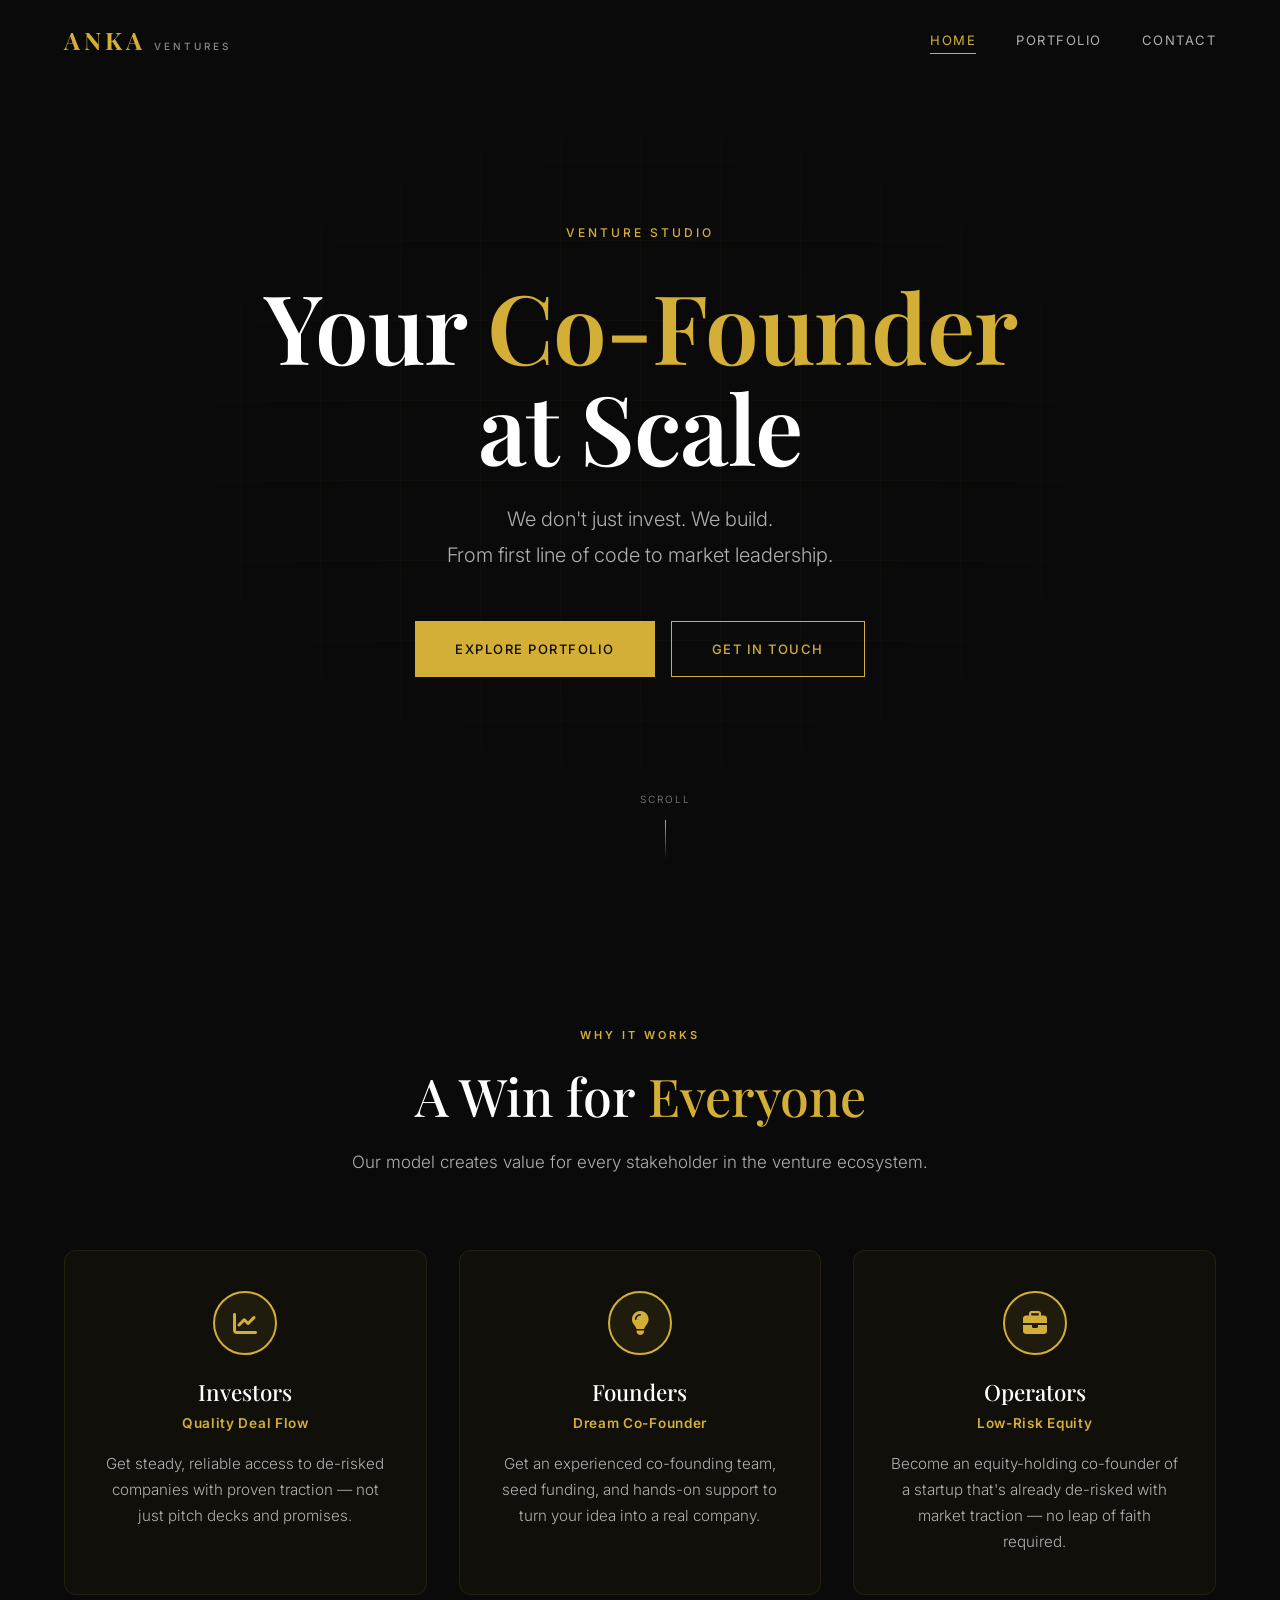
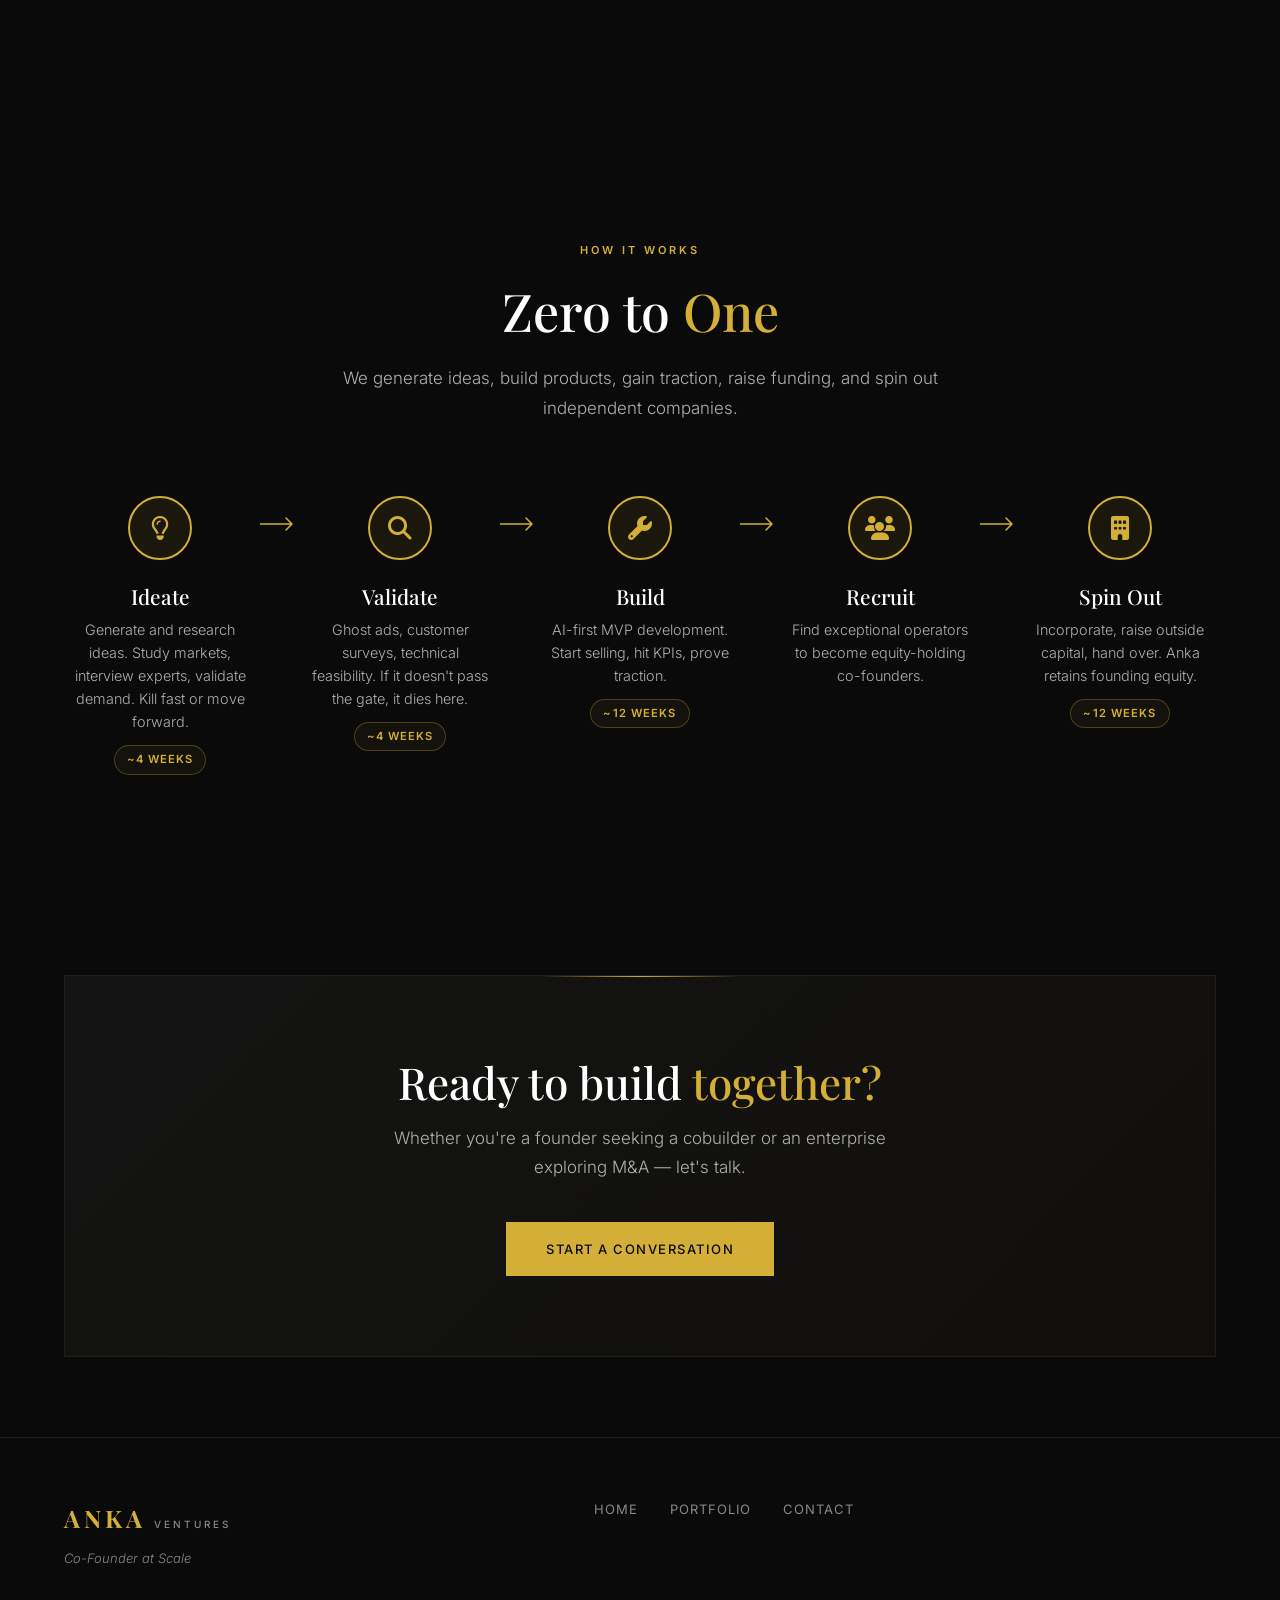
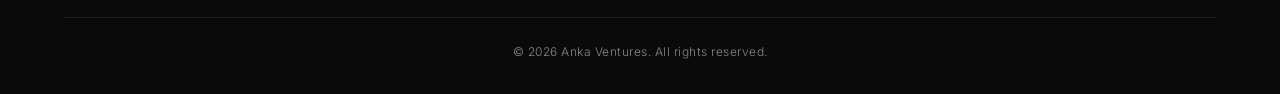
==== commit 6cb96b4a: "Revamp how-it-works: 5 steps with timelines" ====
--- a/index.html
+++ b/index.html
@@ -99,24 +99,35 @@
                     <div class="hiw-track-line"></div>
                     <div class="hiw-step reveal">
                         <div class="hiw-node"><i class="fa-regular fa-lightbulb"></i></div>
-                        <h3>Idea</h3>
-                        <p>Find high-potential opportunities in validated markets.</p>
+                        <h3>Ideate</h3>
+                        <p>Generate and research ideas. Study markets, interview experts, validate demand. Kill fast or move forward.</p>
+                        <span class="hiw-timeline-tag">~4 weeks</span>
                     </div>
                     <div class="hiw-connector reveal delay-1">
                         <svg width="40" height="16" viewBox="0 0 40 16"><path d="M0 8h32l-6-6M32 8l-6 6" stroke="#D4AF37" stroke-width="1.5" fill="none" stroke-linecap="round" stroke-linejoin="round"/></svg>
                     </div>
                     <div class="hiw-step reveal delay-1">
-                        <div class="hiw-node"><i class="fa-solid fa-wrench"></i></div>
-                        <h3>Build</h3>
-                        <p>Assemble team, product, and go-to-market as hands-on co-founder.</p>
+                        <div class="hiw-node"><i class="fa-solid fa-magnifying-glass"></i></div>
+                        <h3>Validate</h3>
+                        <p>Ghost ads, customer surveys, technical feasibility. If it doesn't pass the gate, it dies here.</p>
+                        <span class="hiw-timeline-tag">~4 weeks</span>
                     </div>
                     <div class="hiw-connector reveal delay-2">
                         <svg width="40" height="16" viewBox="0 0 40 16"><path d="M0 8h32l-6-6M32 8l-6 6" stroke="#D4AF37" stroke-width="1.5" fill="none" stroke-linecap="round" stroke-linejoin="round"/></svg>
                     </div>
                     <div class="hiw-step reveal delay-2">
-                        <div class="hiw-node"><i class="fa-solid fa-rocket"></i></div>
-                        <h3>Launch</h3>
-                        <p>Validate product-market fit and prove the model works.</p>
+                        <div class="hiw-node"><i class="fa-solid fa-wrench"></i></div>
+                        <h3>Build</h3>
+                        <p>AI-first MVP development. Start selling, hit KPIs, prove traction.</p>
+                        <span class="hiw-timeline-tag">~12 weeks</span>
+                    </div>
+                    <div class="hiw-connector reveal delay-3">
+                        <svg width="40" height="16" viewBox="0 0 40 16"><path d="M0 8h32l-6-6M32 8l-6 6" stroke="#D4AF37" stroke-width="1.5" fill="none" stroke-linecap="round" stroke-linejoin="round"/></svg>
+                    </div>
+                    <div class="hiw-step reveal delay-3">
+                        <div class="hiw-node"><i class="fa-solid fa-users"></i></div>
+                        <h3>Recruit</h3>
+                        <p>Find exceptional operators to become equity-holding co-founders.</p>
                     </div>
                     <div class="hiw-connector reveal delay-3">
                         <svg width="40" height="16" viewBox="0 0 40 16"><path d="M0 8h32l-6-6M32 8l-6 6" stroke="#D4AF37" stroke-width="1.5" fill="none" stroke-linecap="round" stroke-linejoin="round"/></svg>
@@ -124,7 +135,8 @@
                     <div class="hiw-step reveal delay-3">
                         <div class="hiw-node"><i class="fa-solid fa-building"></i></div>
                         <h3>Spin Out</h3>
-                        <p>Transition to permanent team. Anka retains equity as strategic partner.</p>
+                        <p>Incorporate, raise outside capital, hand over. Anka retains founding equity.</p>
+                        <span class="hiw-timeline-tag">~12 weeks</span>
                     </div>
                 </div>
             </div>
--- a/styles.css
+++ b/styles.css
@@ -1261,3 +1261,19 @@
         grid-template-columns: 1fr;
     }
 }
+
+/* Timeline tags */
+.hiw-timeline-tag {
+    display: inline-block;
+    margin-top: 0.75rem;
+    padding: 0.25rem 0.75rem;
+    font-family: 'Inter', sans-serif;
+    font-size: 0.7rem;
+    font-weight: 600;
+    letter-spacing: 0.1em;
+    text-transform: uppercase;
+    color: var(--gold);
+    border: 1px solid rgba(212, 175, 55, 0.3);
+    border-radius: 20px;
+    background: rgba(212, 175, 55, 0.05);
+}
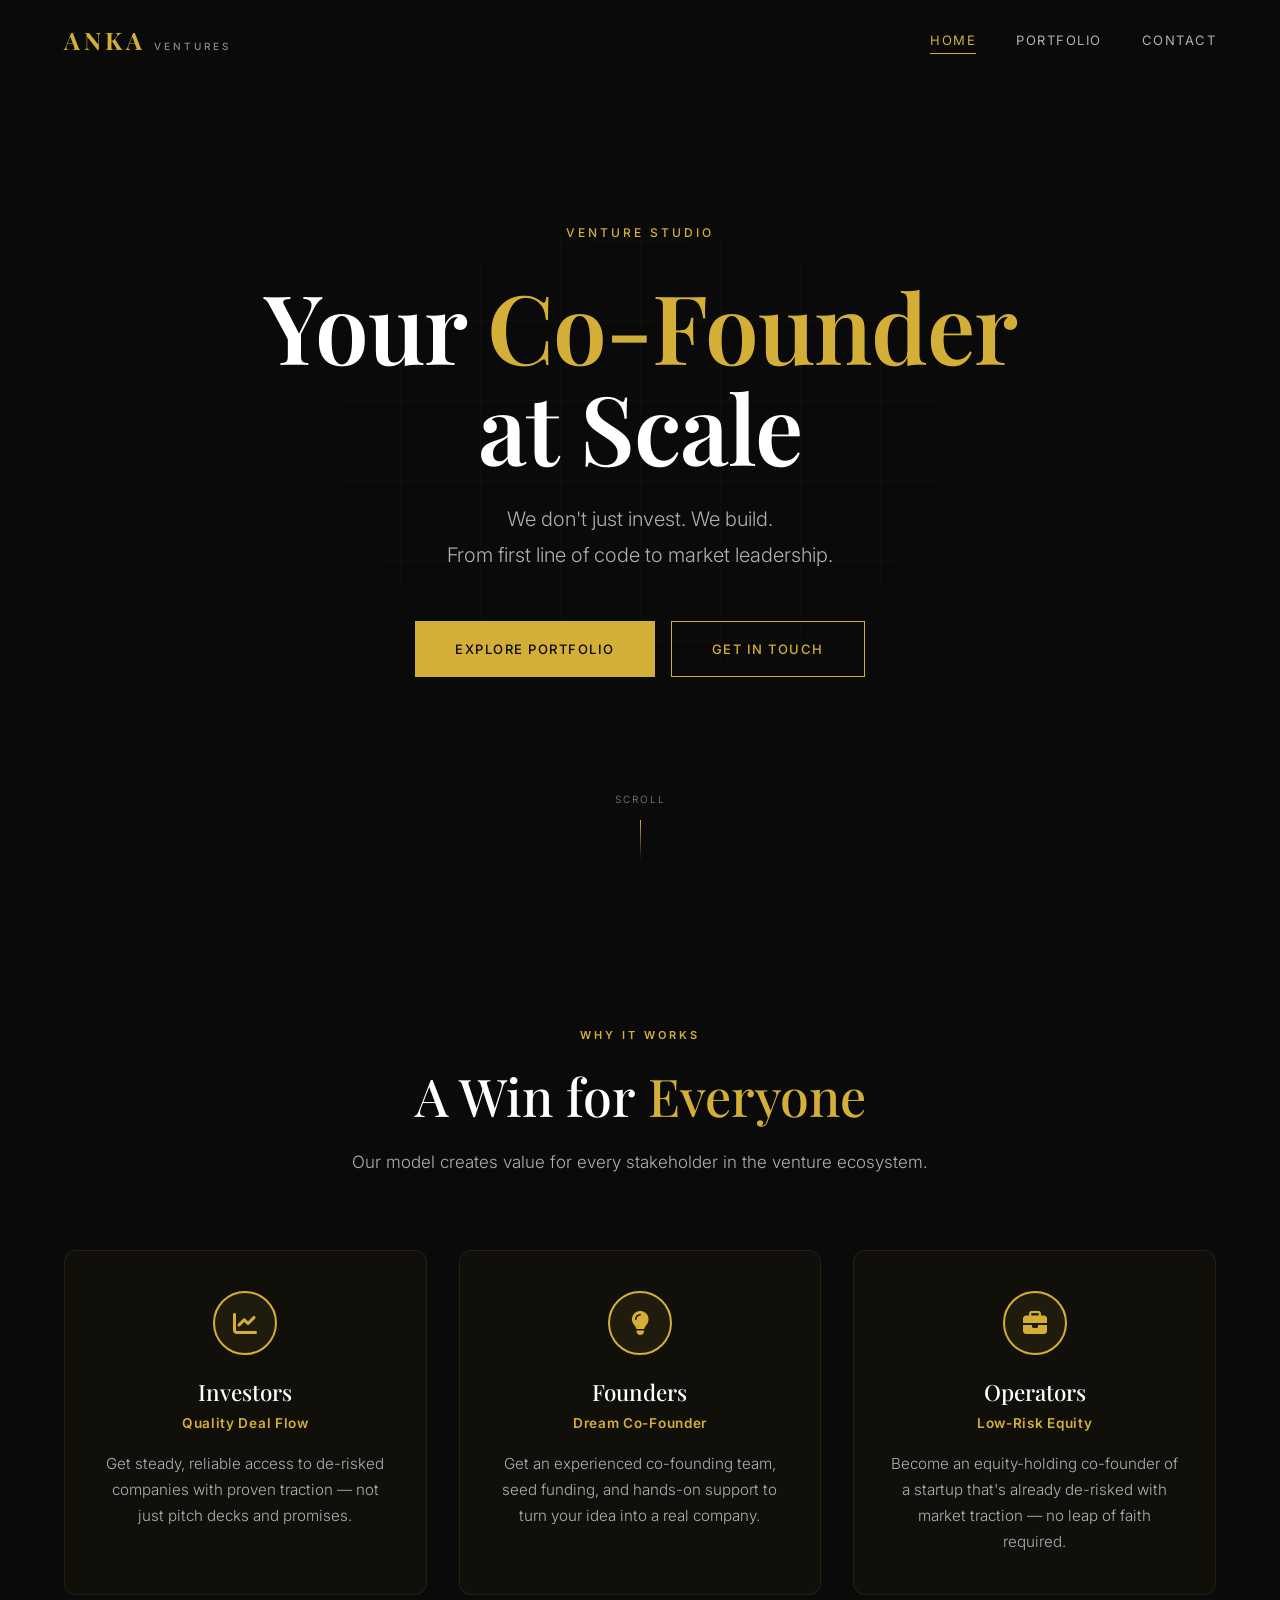
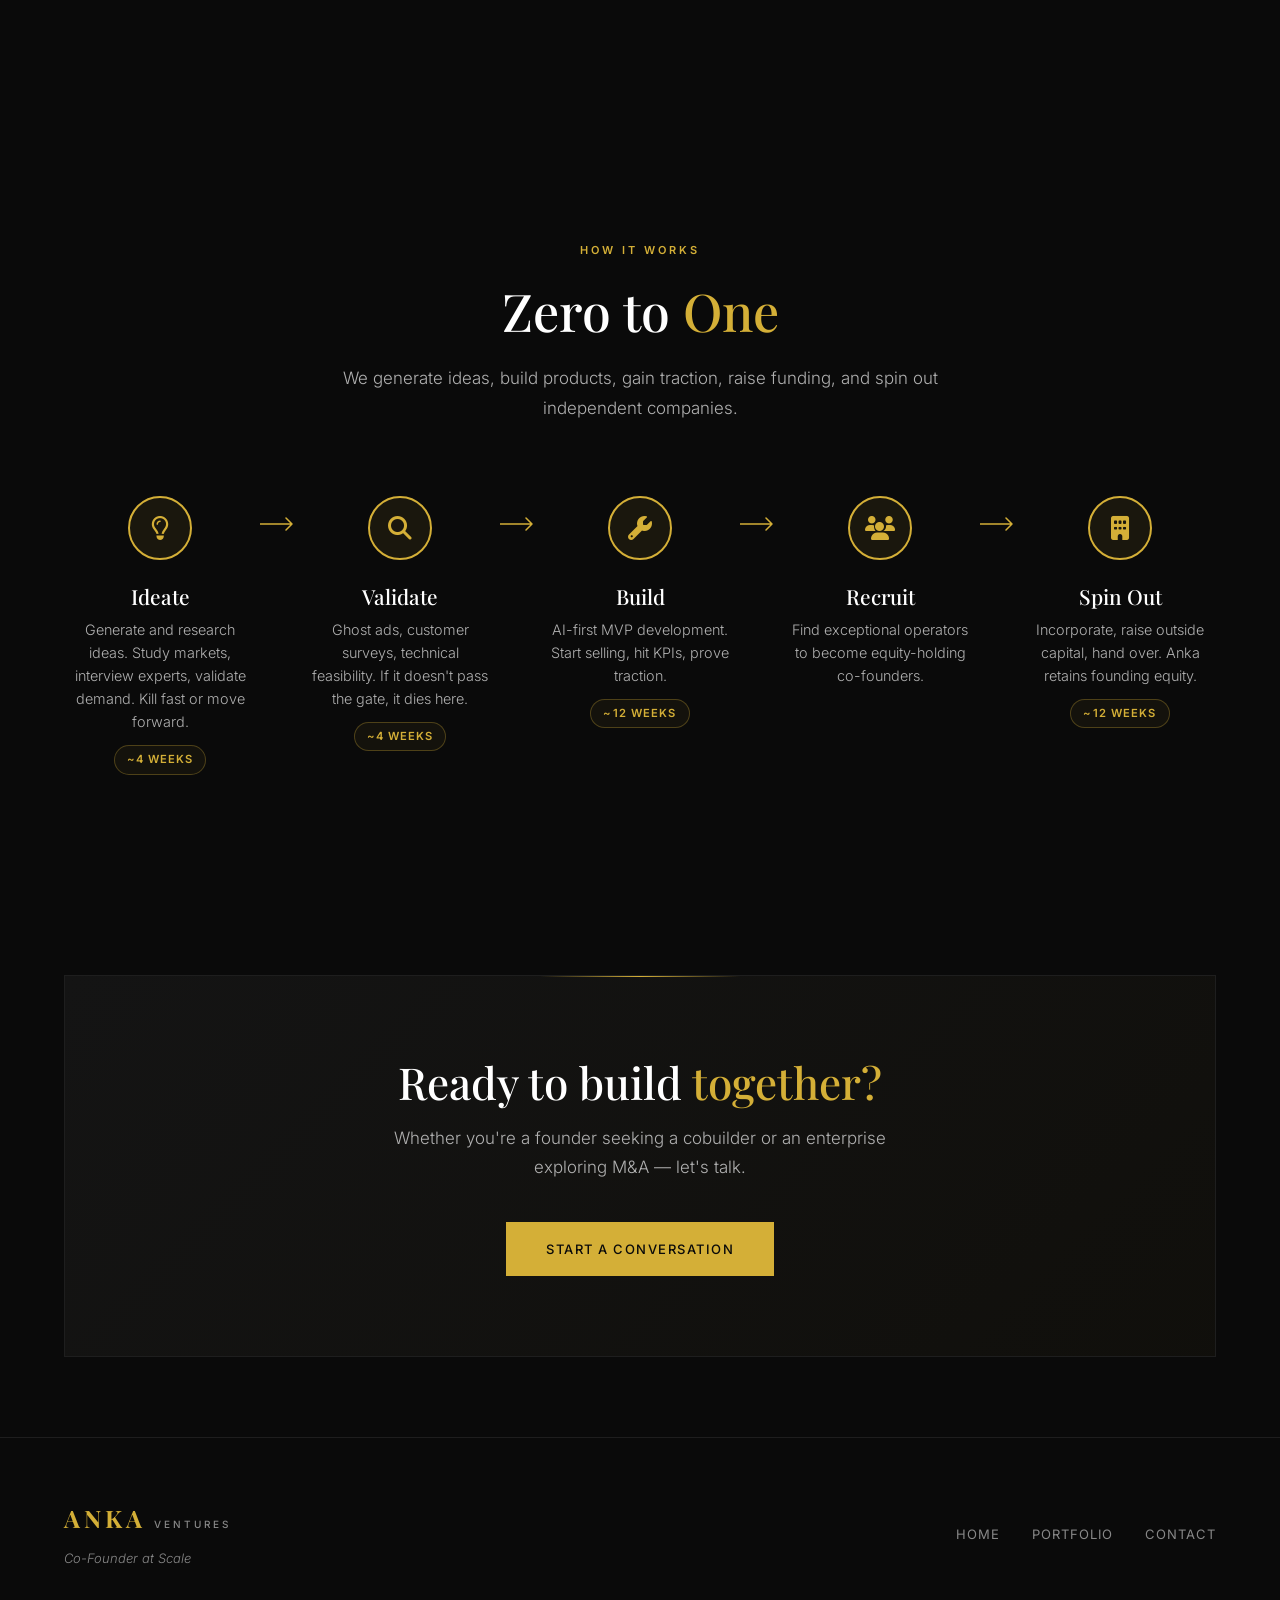
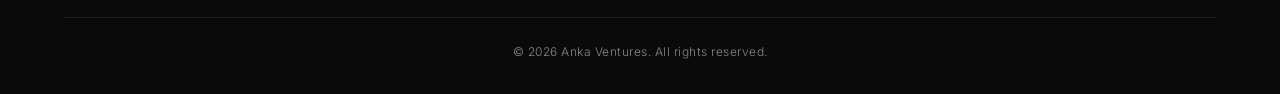
==== commit 1b0e7637: "Fix footer layout: remove empty info div, align center" ====
--- a/index.html
+++ b/index.html
@@ -170,9 +170,6 @@
                     <a href="portfolio.html">Portfolio</a>
                     <a href="contact.html">Contact</a>
                 </div>
-                <div class="footer-info">
-                    
-                </div>
             </div>
             <div class="footer-bottom">
                 <p>&copy; 2026 Anka Ventures. All rights reserved.</p>
--- a/styles.css
+++ b/styles.css
@@ -251,6 +251,7 @@
 
 /* --- Hero Section --- */
 .hero {
+    position: relative;
     min-height: 100vh;
     display: flex;
     align-items: center;
@@ -314,8 +315,10 @@
 .hero-scroll-indicator {
     position: absolute;
     bottom: 40px;
-    left: 50%;
-    transform: translateX(-50%);
+    left: 0;
+    right: 0;
+    margin: 0 auto;
+    width: fit-content;
     display: flex;
     flex-direction: column;
     align-items: center;
@@ -835,7 +838,7 @@
 .footer-inner {
     display: flex;
     justify-content: space-between;
-    align-items: start;
+    align-items: center;
     gap: 40px;
     margin-bottom: 48px;
 }
@@ -1166,25 +1169,62 @@
 
 @media (max-width: 768px) {
     .hiw-track {
-        justify-content: flex-start;
-        padding: 0 2rem;
-    }
-    
+        flex-direction: column;
+        align-items: flex-start;
+        gap: 0;
+        padding: 0;
+        position: relative;
+        padding-left: 50px;
+    }
+
+    .hiw-track::before {
+        content: '';
+        position: absolute;
+        left: 31px;
+        top: 0;
+        bottom: 0;
+        width: 2px;
+        background: linear-gradient(to bottom, var(--gold), rgba(212, 175, 55, 0.1));
+    }
+
     .hiw-step {
-        flex: 0 0 160px;
-    }
-
-    .hiw-node svg {
-        width: 44px;
-        height: 44px;
+        flex: none;
+        text-align: left;
+        align-items: flex-start;
+        padding: 1.5rem 0;
+        position: relative;
+    }
+
+    .hiw-node {
+        position: absolute;
+        left: -50px;
+        top: 1.5rem;
+        width: 48px;
+        height: 48px;
+        margin-bottom: 0;
+        z-index: 2;
+        background: var(--black);
+    }
+
+    .hiw-node i {
+        font-size: 1.2rem;
     }
 
     .hiw-step h3 {
-        font-size: 1.1rem;
-    }
-    
+        font-size: 1.2rem;
+    }
+
     .hiw-step p {
-        font-size: 0.85rem;
+        font-size: 0.9rem;
+        max-width: 100%;
+    }
+
+    .hiw-connector {
+        display: none;
+    }
+
+    .hiw-timeline {
+        overflow-x: visible;
     }
 }
 
